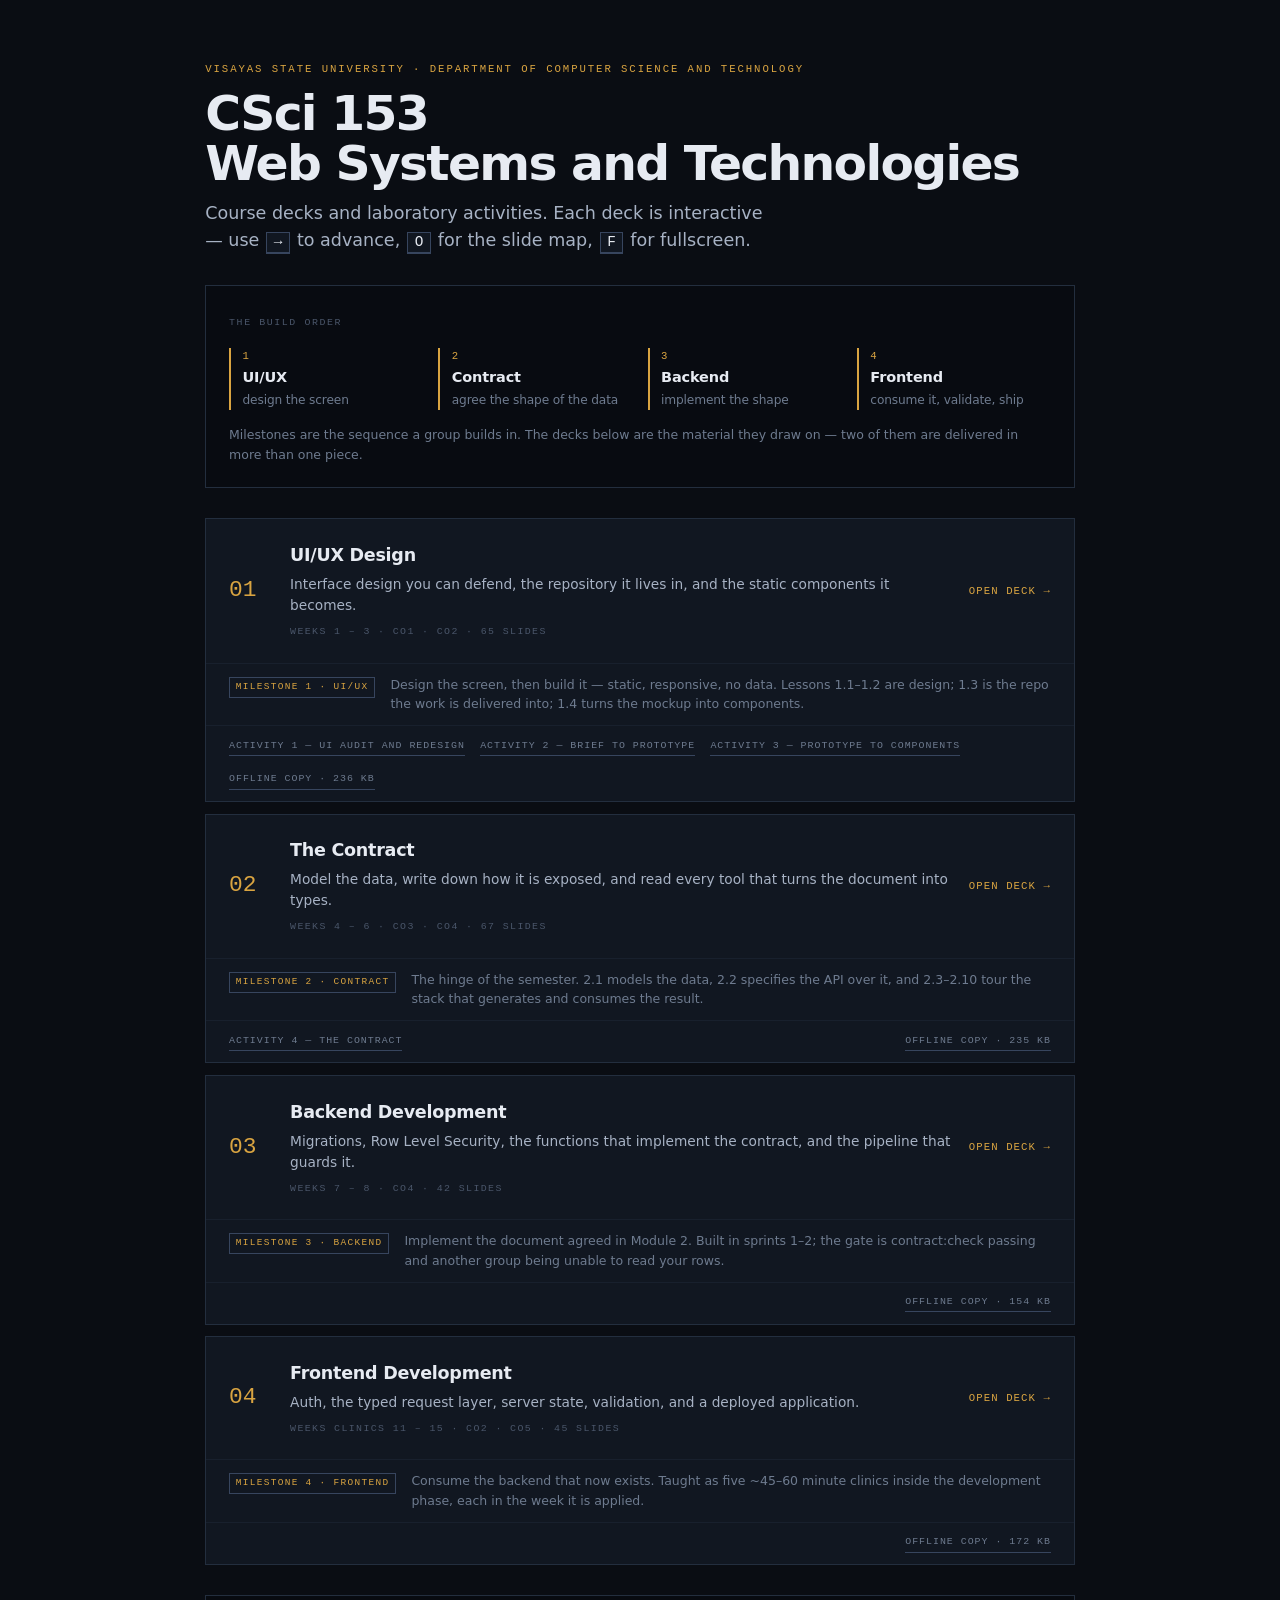
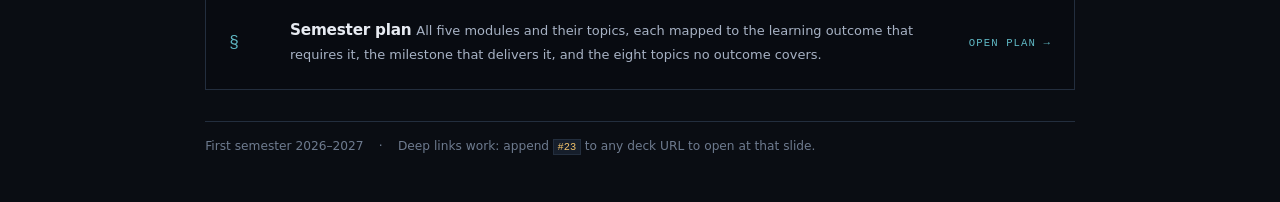
==== index.html @ e67f25a9 "refactor(decks)!: re-cut five modules into four milestone modules Each module is now a build milesto" ====
<!doctype html>
<html lang="en">
<head>
<meta charset="utf-8">
<meta name="viewport" content="width=device-width, initial-scale=1">
<title>CSci 153 — Web Systems and Technologies</title>
<meta name="description" content="Course decks and laboratory activities for CSci 153, Department of Computer Science and Technology, Visayas State University.">
<link rel="stylesheet" href="shared/deck.css">
<style>
  body { overflow: auto; }
  .page {
    max-width: 60rem; margin: 0 auto;
    padding: var(--s8) var(--s5) var(--s7);
    display: flex; flex-direction: column; gap: var(--s6);
  }
  .masthead { display: flex; flex-direction: column; gap: var(--s3); }
  .masthead h1 {
    font-size: clamp(2rem, 5vw, 3.2rem); line-height: 1.02;
    letter-spacing: -0.035em;
  }
  .mods { display: flex; flex-direction: column; gap: var(--s3); }
  .mod { border: 1px solid var(--line); background: var(--panel); }
  .mod__main {
    display: grid; grid-template-columns: 3rem 1fr auto;
    gap: var(--s4); align-items: center;
    padding: var(--s5); text-decoration: none; color: inherit;
    transition: background .15s var(--ease);
  }
  a.mod__main:hover { background: var(--panel-3); }
  a.mod__main:hover .mod__go { color: var(--accent-lit); }
  .mod__n {
    font-family: var(--mono); font-size: 1.5rem; color: var(--accent);
    font-variant-numeric: tabular-nums;
  }
  .mod__body { display: flex; flex-direction: column; gap: 0.3rem; }
  .mod__t { font-size: 1.15rem; font-weight: 600; letter-spacing: -0.015em; }
  .mod__s { font-size: 0.9rem; color: var(--text-2); }
  .mod__m {
    font-family: var(--mono); font-size: 0.65rem; letter-spacing: 0.14em;
    text-transform: uppercase; color: var(--text-4); margin-top: 0.2rem;
  }
  .mod__go {
    font-family: var(--mono); font-size: 0.7rem; letter-spacing: 0.1em;
    text-transform: uppercase; color: var(--accent); white-space: nowrap;
  }
  .spine { border: 1px solid var(--line); background: var(--sunk); padding: var(--s5); }
  .spine__h {
    font-family: var(--mono); font-size: 0.65rem; letter-spacing: 0.16em;
    text-transform: uppercase; color: var(--text-4);
  }
  .spine__l {
    display: grid; grid-template-columns: repeat(4, 1fr);
    gap: var(--s4); margin: var(--s4) 0 0; padding: 0; list-style: none;
  }
  .spine__l li {
    display: flex; flex-direction: column; gap: 0.15rem;
    border-left: 2px solid var(--accent); padding-left: var(--s3);
    font-size: 0.95rem; font-weight: 600; letter-spacing: -0.01em;
  }
  .spine__l b {
    font-family: var(--mono); font-size: 0.7rem; color: var(--accent);
    font-weight: 400; letter-spacing: 0.1em;
  }
  .spine__l span { font-size: 0.8rem; font-weight: 400; color: var(--text-3); }
  .spine__n { font-size: 0.82rem; color: var(--text-3); margin: var(--s4) 0 0; }
  @media (max-width: 40rem) { .spine__l { grid-template-columns: repeat(2, 1fr); } }
  .mod__go--soon { color: var(--text-4); }
  .mod--soon { opacity: 0.55; }
  .mod--soon .mod__n { color: var(--text-4); }
  .mod__ms-row {
    display: flex; align-items: baseline; gap: var(--s4); flex-wrap: wrap;
    border-top: 1px solid var(--line-soft); padding: var(--s3) var(--s5);
  }
  .mod__ms {
    font-family: var(--mono); font-size: 0.62rem; letter-spacing: 0.14em;
    text-transform: uppercase; color: var(--accent); white-space: nowrap;
    border: 1px solid var(--line-loud); padding: 0.25em 0.6em;
  }
  .mod__d { font-size: 0.82rem; color: var(--text-3); flex: 1; min-width: 14rem; }
  .mod__foot {
    display: flex; align-items: center; gap: var(--s4); flex-wrap: wrap;
    border-top: 1px solid var(--line-soft); padding: var(--s3) var(--s5);
  }
  .mod__foot .spacer { flex: 1; }
  .lab {
    font-family: var(--mono); font-size: 0.65rem; letter-spacing: 0.1em;
    text-transform: uppercase; color: var(--text-3); text-decoration: none;
    border-bottom: 1px solid var(--line-loud); padding-bottom: 2px;
  }
  .lab:hover { color: var(--text); border-color: var(--accent); }
  kbd {
    font-family: var(--mono); font-size: 0.82em; color: var(--text);
    border: 1px solid var(--line-loud); border-bottom-width: 2px;
    padding: 0.1em 0.45em; margin: 0 0.1em; background: var(--panel);
  }
  .foot {
    display: flex; gap: var(--s4); flex-wrap: wrap;
    border-top: 1px solid var(--line); padding-top: var(--s4);
    font-size: 0.8rem; color: var(--text-3);
  }
  .plan {
    display: grid; grid-template-columns: 3rem 1fr auto;
    gap: var(--s4); align-items: center;
    border: 1px solid var(--line); background: var(--sunk);
    padding: var(--s5); text-decoration: none; color: inherit;
    transition: background .15s var(--ease), border-color .15s var(--ease);
  }
  .plan:hover { background: var(--panel); border-color: var(--line-loud); }
  .plan:hover .plan__go { color: var(--accent-lit); }
  .plan__i {
    font-family: var(--mono); font-size: 1.1rem; color: var(--cyan);
  }
  .plan__t { font-size: 1rem; font-weight: 600; letter-spacing: -0.015em; }
  .plan__s { font-size: 0.85rem; color: var(--text-2); margin-top: 0.2rem; }
  .plan__go {
    font-family: var(--mono); font-size: 0.7rem; letter-spacing: 0.1em;
    text-transform: uppercase; color: var(--cyan); white-space: nowrap;
  }
  @media (max-width: 40rem) {
    .plan { grid-template-columns: 2.2rem 1fr; }
    .plan__go { grid-column: 2; }
  }
  @media (max-width: 40rem) {
    .mod__main { grid-template-columns: 2.2rem 1fr; }
    .mod__go { grid-column: 2; }
  }
</style>
</head>
<body>
  <div class="page">
    <header class="masthead">
      <span class="eyebrow eyebrow--plain">Visayas State University · Department of Computer Science and Technology</span>
      <h1>CSci 153<br>Web Systems and Technologies</h1>
      <p class="lede">Course decks and laboratory activities. Each deck is interactive —
        use <kbd>→</kbd> to advance, <kbd>O</kbd> for the slide map, <kbd>F</kbd> for fullscreen.</p>
    </header>

    <section class="spine">
      <span class="spine__h">The build order</span>
      <ol class="spine__l">
        <li><b>1</b> UI/UX<span>design the screen</span></li>
        <li><b>2</b> Contract<span>agree the shape of the data</span></li>
        <li><b>3</b> Backend<span>implement the shape</span></li>
        <li><b>4</b> Frontend<span>consume it, validate, ship</span></li>
      </ol>
      <p class="spine__n">Milestones are the sequence a group builds in. The decks below are
        the material they draw on — two of them are delivered in more than one piece.</p>
    </section>

    <main class="mods">
      <article class="mod">
        <a class="mod__main" href="module-1/">
          <span class="mod__n">01</span>
          <span class="mod__body">
            <span class="mod__t">UI/UX Design</span>
            <span class="mod__s">Interface design you can defend, the repository it lives in, and the static components it becomes.</span>
            <span class="mod__m">Weeks 1 – 3 · CO1 · CO2 · 65 slides</span>
          </span>
          <span class="mod__go">Open deck →</span>
        </a>
        <div class="mod__ms-row"><span class="mod__ms">Milestone 1 · UI/UX</span><p class="mod__d">Design the screen, then build it — static, responsive, no data. Lessons 1.1–1.2 are design; 1.3 is the repo the work is delivered into; 1.4 turns the mockup into components.</p></div>
        <div class="mod__foot">
          <a class="lab" href="module-1/lab/activity-1-ui-audit-and-redesign.md">Activity 1 — UI Audit and Redesign</a><a class="lab" href="module-1/lab/activity-2-brief-to-prototype.md">Activity 2 — Brief to Prototype</a><a class="lab" href="module-1/lab/activity-3-prototype-to-components.md">Activity 3 — Prototype to Components</a>
          <span class="spacer"></span>
          <a class="lab" href="module-1/module-1.standalone.html" download>Offline copy · 236 KB</a>
        </div>
      </article>
      <article class="mod">
        <a class="mod__main" href="module-2/">
          <span class="mod__n">02</span>
          <span class="mod__body">
            <span class="mod__t">The Contract</span>
            <span class="mod__s">Model the data, write down how it is exposed, and read every tool that turns the document into types.</span>
            <span class="mod__m">Weeks 4 – 6 · CO3 · CO4 · 67 slides</span>
          </span>
          <span class="mod__go">Open deck →</span>
        </a>
        <div class="mod__ms-row"><span class="mod__ms">Milestone 2 · Contract</span><p class="mod__d">The hinge of the semester. 2.1 models the data, 2.2 specifies the API over it, and 2.3–2.10 tour the stack that generates and consumes the result.</p></div>
        <div class="mod__foot">
          <a class="lab" href="module-2/lab/activity-4-the-contract.md">Activity 4 — The Contract</a>
          <span class="spacer"></span>
          <a class="lab" href="module-2/module-2.standalone.html" download>Offline copy · 235 KB</a>
        </div>
      </article>
      <article class="mod">
        <a class="mod__main" href="module-3/">
          <span class="mod__n">03</span>
          <span class="mod__body">
            <span class="mod__t">Backend Development</span>
            <span class="mod__s">Migrations, Row Level Security, the functions that implement the contract, and the pipeline that guards it.</span>
            <span class="mod__m">Weeks 7 – 8 · CO4 · 42 slides</span>
          </span>
          <span class="mod__go">Open deck →</span>
        </a>
        <div class="mod__ms-row"><span class="mod__ms">Milestone 3 · Backend</span><p class="mod__d">Implement the document agreed in Module 2. Built in sprints 1–2; the gate is contract:check passing and another group being unable to read your rows.</p></div>
        <div class="mod__foot">
          
          <span class="spacer"></span>
          <a class="lab" href="module-3/module-3.standalone.html" download>Offline copy · 154 KB</a>
        </div>
      </article>
      <article class="mod">
        <a class="mod__main" href="module-4/">
          <span class="mod__n">04</span>
          <span class="mod__body">
            <span class="mod__t">Frontend Development</span>
            <span class="mod__s">Auth, the typed request layer, server state, validation, and a deployed application.</span>
            <span class="mod__m">Weeks clinics 11 – 15 · CO2 · CO5 · 45 slides</span>
          </span>
          <span class="mod__go">Open deck →</span>
        </a>
        <div class="mod__ms-row"><span class="mod__ms">Milestone 4 · Frontend</span><p class="mod__d">Consume the backend that now exists. Taught as five ~45–60 minute clinics inside the development phase, each in the week it is applied.</p></div>
        <div class="mod__foot">
          
          <span class="spacer"></span>
          <a class="lab" href="module-4/module-4.standalone.html" download>Offline copy · 172 KB</a>
        </div>
      </article>
    </main>

    <a class="plan" href="plan/">
      <span class="plan__i">§</span>
      <span>
        <span class="plan__t">Semester plan</span>
        <span class="plan__s">All five modules and their topics, each mapped to the learning
          outcome that requires it, the milestone that delivers it, and the eight topics no
          outcome covers.</span>
      </span>
      <span class="plan__go">Open plan →</span>
    </a>

    <footer class="foot">
      <span>First semester 2026–2027</span>
      <span>·</span>
      <span>Deep links work: append <code>#23</code> to any deck URL to open at that slide.</span>
    </footer>
  </div>
</body>
</html>
---- shared/deck.css ----
/* ============================================================
   CSci 153 — Deck design system
   Shared by every module. Edit here, rebuild all decks.
   Visual world: a measuring instrument. Ink ground, brass and
   cyan signals, ruled edges, recessed panels.
   ============================================================ */

/* ---------- 1. Tokens ---------- */
:root {
  /* ground + surfaces (neutrals biased blue-violet, not pure grey) */
  --ground:     #0A0D13;
  --sunk:       #080B11;
  --panel:      #111721;
  --panel-2:    #161E2B;
  --panel-3:    #1C2635;

  /* rules */
  --line:       #232E3E;
  --line-soft:  #18202D;
  --line-loud:  #37455E;

  /* text */
  --text:       #E7EBF2;
  --text-2:     #A7B2C4;
  --text-3:     #6E7B8F;
  --text-4:     #4A566A;

  /* signals — brass = human craft, cyan = agentic */
  --brass:      #D9A441;
  --brass-lit:  #F0C069;
  --brass-dim:  #55421F;
  --brass-ink:  #1C1608;

  --cyan:       #5FB8C4;
  --cyan-lit:   #8FDDE7;
  --cyan-dim:   #1D444B;
  --cyan-ink:   #08171A;

  /* semantic — never the same job as the section accent */
  --pass:       #57B98A;
  --pass-dim:   #16351F;
  --fail:       #E0655A;
  --fail-dim:   #3A1A18;
  --warn:       #C99A5B;

  /* the active section accent; overridden per section below */
  --accent:     var(--brass);
  --accent-lit: var(--brass-lit);
  --accent-dim: var(--brass-dim);
  --accent-ink: var(--brass-ink);

  /* type */
  --mono: ui-monospace, "JetBrains Mono", "SFMono-Regular", "Cascadia Mono", Menlo, Consolas, monospace;
  --sans: system-ui, -apple-system, "Segoe UI", Roboto, "Helvetica Neue", Arial, sans-serif;

  /* rhythm — everything spatial comes off this 4pt base */
  --s1: 0.25rem; --s2: 0.5rem;  --s3: 0.75rem; --s4: 1rem;
  --s5: 1.5rem; --s6: 2rem;     --s7: 3rem;    --s8: 4rem;

  --rail-top: 3.25rem;
  --rail-bot: 3.5rem;
  --ruler: 1.75rem;

  --ease: cubic-bezier(.2, .7, .3, 1);
}

/* section accents ride on the deck element so the rails change too */
#deck[data-sec="1.2"] {
  --accent: var(--cyan); --accent-lit: var(--cyan-lit);
  --accent-dim: var(--cyan-dim); --accent-ink: var(--cyan-ink);
}
#deck[data-sec="lab"] {
  --accent: #E7EBF2; --accent-lit: #FFFFFF;
  --accent-dim: #2B3547; --accent-ink: #0A0D13;
}

/* ---------- 2. Base ---------- */
* { box-sizing: border-box; }

html {
  font-size: clamp(13px, 0.52vw + 8.6px, 19px);
  -webkit-text-size-adjust: 100%;
}

body {
  margin: 0;
  background: var(--ground);
  color: var(--text);
  font-family: var(--sans);
  line-height: 1.55;
  -webkit-font-smoothing: antialiased;
  overflow: hidden;
}

p { margin: 0; }
h1, h2, h3, h4 { margin: 0; font-weight: 600; text-wrap: balance; }
ul, ol { margin: 0; padding: 0; list-style: none; }
button { font: inherit; color: inherit; }
a { color: var(--accent); text-decoration-thickness: 1px; text-underline-offset: 3px; }

:focus-visible {
  outline: 2px solid var(--accent-lit);
  outline-offset: 2px;
  border-radius: 2px;
}

::selection { background: var(--accent); color: var(--accent-ink); }

/* ---------- 3. Deck chrome ---------- */
#deck {
  position: fixed;
  inset: 0;
  display: grid;
  grid-template-rows: var(--rail-top) 1fr var(--rail-bot);
}

.rail {
  display: flex;
  align-items: center;
  gap: var(--s4);
  padding: 0 var(--s5);
  font-family: var(--mono);
  font-size: 0.7rem;
  letter-spacing: 0.14em;
  text-transform: uppercase;
  color: var(--text-3);
  background: var(--sunk);
  z-index: 5;
}
.rail--top { border-bottom: 1px solid var(--line); }
.rail--bot { border-top: 1px solid var(--line); }

.rail__mark {
  display: flex;
  align-items: center;
  gap: var(--s2);
  color: var(--accent);
  transition: color .3s var(--ease);
}
.rail__dot {
  width: 0.5rem; height: 0.5rem;
  background: var(--accent);
  clip-path: polygon(50% 0, 100% 50%, 50% 100%, 0 50%);
}
.rail__course { color: var(--text-2); }
.rail__sep { color: var(--line-loud); }
.rail__spacer { flex: 1; }
.rail__count { color: var(--text-2); font-variant-numeric: tabular-nums; }
.rail__count b { color: var(--text); font-weight: 600; }

/* progress ticks — one per slide, grouped and colored by section */
.ticks {
  display: flex;
  align-items: flex-end;
  gap: 2px;
  flex: 1;
  height: 1.25rem;
}
.tick {
  flex: 1;
  height: 0.35rem;
  min-width: 2px;
  background: var(--line);
  border: 0;
  padding: 0;
  cursor: pointer;
  transition: height .18s var(--ease), background .18s var(--ease);
}
.tick[data-sec="1.1"] { background: var(--brass-dim); }
.tick[data-sec="1.2"] { background: var(--cyan-dim); }
.tick[data-sec="lab"] { background: #2B3547; }
.tick.is-done { opacity: 1; }
.tick.is-done[data-sec="1.1"] { background: #8B6B2E; }
.tick.is-done[data-sec="1.2"] { background: #2F717C; }
.tick.is-done[data-sec="lab"] { background: #566277; }
.tick.is-now {
  height: 1.25rem;
  background: var(--accent);
}
.tick:hover { height: 0.85rem; }

.nav {
  display: flex;
  gap: var(--s1);
}
.nav__btn {
  width: 2rem; height: 2rem;
  display: grid; place-items: center;
  background: var(--panel);
  border: 1px solid var(--line);
  color: var(--text-2);
  cursor: pointer;
  transition: background .15s var(--ease), color .15s var(--ease), border-color .15s var(--ease);
}
.nav__btn:hover { background: var(--panel-3); color: var(--text); border-color: var(--line-loud); }
.nav__btn[disabled] { opacity: 0.3; cursor: default; }
.nav__btn svg { width: 0.85rem; height: 0.85rem; }

.hint { color: var(--text-4); font-size: 0.65rem; }
.hint kbd {
  font: inherit;
  color: var(--text-3);
  border: 1px solid var(--line);
  border-bottom-width: 2px;
  padding: 0.1em 0.4em;
  margin: 0 0.1em;
  background: var(--panel);
}

/* ---------- 4. Stage + ruler ---------- */
#stage {
  position: relative;
  overflow: hidden;
  background:
    radial-gradient(120% 80% at 50% -20%, #121A26 0%, transparent 60%),
    var(--ground);
}

/* the measuring edge */
#stage::before {
  content: "";
  position: absolute;
  inset: 0 auto 0 0;
  width: var(--ruler);
  background:
    repeating-linear-gradient(to bottom,
      var(--line) 0 1px, transparent 1px 0.5rem),
    var(--sunk);
  border-right: 1px solid var(--line);
  z-index: 2;
  pointer-events: none;
}
#stage::after {
  content: "";
  position: absolute;
  left: 0; top: 0;
  width: var(--ruler);
  height: 100%;
  background: linear-gradient(to bottom, var(--accent) 0 var(--ruler), transparent var(--ruler));
  opacity: 0.9;
  z-index: 3;
  pointer-events: none;
  transform: translateY(var(--ruler-pos, 0px));
  transition: transform .45s var(--ease), background .3s var(--ease);
}

/* ---------- 5. Slides ---------- */
.slide {
  position: absolute;
  inset: 0;
  display: none;
  flex-direction: column;
  /* `safe` keeps tall slides from being clipped at the top edge when they
     overflow — plain `center` makes the overflow unreachable in a scroller */
  justify-content: center;
  justify-content: safe center;
  gap: var(--s5);
  padding: var(--s6) var(--s7) var(--s6) calc(var(--ruler) + var(--s7));
  overflow-y: auto;
  overscroll-behavior: contain;
}
.slide.is-active { display: flex; }
.slide.is-active > * { animation: rise .38s var(--ease) both; }
.slide.is-active > *:nth-child(2) { animation-delay: .04s; }
.slide.is-active > *:nth-child(3) { animation-delay: .08s; }
.slide.is-active > *:nth-child(4) { animation-delay: .12s; }

@keyframes rise {
  from { opacity: 0; transform: translateY(0.6rem); }
  to   { opacity: 1; transform: none; }
}

.slide--wide { padding-left: calc(var(--ruler) + var(--s5)); padding-right: var(--s5); }
.slide--center { align-items: center; text-align: center; justify-content: safe center; }

.slide > * { max-width: 78rem; width: 100%; margin-inline: auto; }
.slide--wide > * { max-width: 92rem; }

/* ---------- 6. Type ---------- */
.eyebrow {
  font-family: var(--mono);
  font-size: 0.7rem;
  letter-spacing: 0.18em;
  text-transform: uppercase;
  color: var(--accent);
  display: flex;
  align-items: center;
  gap: var(--s3);
}
.eyebrow::after {
  content: "";
  flex: 1;
  height: 1px;
  background: linear-gradient(to right, var(--line-loud), transparent);
}
.eyebrow--plain::after { display: none; }

.h1 { font-size: clamp(2rem, 4.4vw, 3.6rem); line-height: 1.02; letter-spacing: -0.035em; }
.h2 { font-size: clamp(1.5rem, 2.6vw, 2.2rem); line-height: 1.1; letter-spacing: -0.025em; }
.h3 { font-size: 1.15rem; letter-spacing: -0.012em; }
.h4 { font-size: 0.95rem; letter-spacing: -0.005em; }

.lede { font-size: 1.15rem; color: var(--text-2); max-width: 52ch; }
.body { color: var(--text-2); max-width: 62ch; }
.small { font-size: 0.85rem; color: var(--text-3); }
.mono { font-family: var(--mono); }
.num { font-family: var(--mono); font-variant-numeric: tabular-nums; }
.hl { color: var(--accent-lit); }
.dim { color: var(--text-3); }

/* ---------- 7. Panels + primitives ---------- */
.panel {
  background: var(--panel);
  border: 1px solid var(--line);
  padding: var(--s5);
  display: flex;
  flex-direction: column;
  gap: var(--s4);
}
.panel--sunk { background: var(--sunk); }
.panel--flush { padding: 0; overflow: hidden; }
.panel__head {
  display: flex;
  align-items: center;
  gap: var(--s3);
  font-family: var(--mono);
  font-size: 0.68rem;
  letter-spacing: 0.14em;
  text-transform: uppercase;
  color: var(--text-3);
  border-bottom: 1px solid var(--line);
  padding-bottom: var(--s3);
}
.panel__head .spacer { flex: 1; }

.grid { display: grid; gap: var(--s4); }
.grid--2 { grid-template-columns: repeat(2, 1fr); }
.grid--3 { grid-template-columns: repeat(3, 1fr); }
.grid--4 { grid-template-columns: repeat(4, 1fr); }
.grid--sidebar { grid-template-columns: 1fr 1.35fr; align-items: start; }
.grid--rsidebar { grid-template-columns: 1.35fr 1fr; align-items: start; }
.row { display: flex; gap: var(--s4); align-items: center; flex-wrap: wrap; }
.col { display: flex; flex-direction: column; gap: var(--s4); }
.col--tight { gap: var(--s2); }

@media (max-width: 60rem) {
  .grid--2, .grid--3, .grid--4, .grid--sidebar, .grid--rsidebar { grid-template-columns: 1fr; }
}

.card {
  background: var(--panel);
  border: 1px solid var(--line);
  padding: var(--s4);
  display: flex;
  flex-direction: column;
  gap: var(--s2);
}
.card__k {
  font-family: var(--mono);
  font-size: 0.65rem;
  letter-spacing: 0.16em;
  text-transform: uppercase;
  color: var(--accent);
}
.card__t { font-size: 1rem; font-weight: 600; }
.card__b { font-size: 0.85rem; color: var(--text-2); }

/* numbered items — only where order is real information */
.steps { display: flex; flex-direction: column; gap: var(--s3); counter-reset: step; }
.step {
  display: grid;
  grid-template-columns: 2rem 1fr;
  gap: var(--s3);
  align-items: baseline;
  padding-bottom: var(--s3);
  border-bottom: 1px solid var(--line-soft);
}
.step:last-child { border-bottom: 0; padding-bottom: 0; }
.step::before {
  counter-increment: step;
  content: counter(step, decimal-leading-zero);
  font-family: var(--mono);
  font-size: 0.72rem;
  color: var(--accent);
  font-variant-numeric: tabular-nums;
}
.step__t { font-weight: 600; font-size: 0.95rem; }
.step__b { color: var(--text-2); font-size: 0.85rem; }

/* unordered facts get a rule, not a number */
.list { display: flex; flex-direction: column; gap: var(--s3); }
/* marker is positioned, not a grid cell — so an <li> can hold any mix of
   inline content (<b>, <code>, plain text) without fragmenting */
.list > li {
  position: relative;
  padding-left: 1.5rem;
  color: var(--text-2);
  font-size: 0.92rem;
}
.list > li::before {
  content: "";
  position: absolute;
  left: 0;
  top: 0.72em;
  width: 0.75rem; height: 1px;
  background: var(--accent);
}
.list--check > li::before,
.list--cross > li::before {
  top: 0;
  width: auto; height: auto; background: none;
  font-family: var(--mono); font-size: 0.8rem; line-height: 1.75;
}
.list--check > li::before { content: "✓"; color: var(--pass); }
.list--cross > li::before { content: "✕"; color: var(--fail); }
.list b, .list strong { color: var(--text); font-weight: 600; }

.chip {
  display: inline-flex;
  align-items: center;
  gap: var(--s2);
  font-family: var(--mono);
  font-size: 0.65rem;
  letter-spacing: 0.12em;
  text-transform: uppercase;
  padding: 0.25rem 0.55rem;
  border: 1px solid var(--line-loud);
  color: var(--text-2);
  background: var(--panel-2);
}
.chip--accent { border-color: var(--accent-dim); color: var(--accent); background: color-mix(in oklab, var(--accent) 10%, transparent); }
.chip--pass { border-color: #2C5C43; color: var(--pass); background: #10221A; }
.chip--fail { border-color: #6B2E2A; color: var(--fail); background: #24110F; }

.callout {
  border-left: 2px solid var(--accent);
  background: linear-gradient(to right, color-mix(in oklab, var(--accent) 8%, transparent), transparent 60%);
  padding: var(--s3) var(--s4);
  color: var(--text-2);
  font-size: 0.92rem;
}
.callout b { color: var(--text); }

.rule { height: 1px; background: var(--line); border: 0; margin: 0; }

/* code */
pre, code, .code {
  font-family: var(--mono);
  font-size: 0.78rem;
  line-height: 1.65;
}
pre {
  margin: 0;
  background: var(--sunk);
  border: 1px solid var(--line);
  padding: var(--s4);
  overflow-x: auto;
  color: var(--text-2);
  tab-size: 2;
}
pre b { color: var(--accent-lit); font-weight: 400; }
pre i { color: var(--text-4); font-style: normal; }
pre u { color: var(--pass); text-decoration: none; }
code:not(pre code) {
  background: var(--panel-2);
  border: 1px solid var(--line);
  padding: 0.08em 0.35em;
  color: var(--accent-lit);
  font-size: 0.85em;
}

/* tables */
table { width: 100%; border-collapse: collapse; font-size: 0.85rem; }
th, td { text-align: left; padding: var(--s3); border-bottom: 1px solid var(--line); vertical-align: top; }
th {
  font-family: var(--mono);
  font-size: 0.65rem;
  letter-spacing: 0.14em;
  text-transform: uppercase;
  color: var(--text-3);
  font-weight: 400;
  background: var(--sunk);
}
td { color: var(--text-2); }
td b { color: var(--text); }
tr:last-child td { border-bottom: 0; }
.table-wrap { overflow-x: auto; border: 1px solid var(--line); }

/* comparison columns */
.compare { display: grid; grid-template-columns: 1fr 1fr; gap: var(--s4); }
.compare__side { border: 1px solid var(--line); background: var(--panel); display: flex; flex-direction: column; }
.compare__head {
  font-family: var(--mono); font-size: 0.65rem; letter-spacing: 0.14em; text-transform: uppercase;
  padding: var(--s3) var(--s4); border-bottom: 1px solid var(--line);
  display: flex; align-items: center; gap: var(--s2);
}
.compare__side--bad .compare__head { color: var(--fail); background: #1B1113; }
.compare__side--good .compare__head { color: var(--pass); background: #0F1A17; }
.compare__body { padding: var(--s4); display: flex; flex-direction: column; gap: var(--s3); font-size: 0.88rem; color: var(--text-2); flex: 1; }
@media (max-width: 60rem) { .compare { grid-template-columns: 1fr; } }

/* ---------- 8. Controls (shared by widgets) ---------- */
.ctl {
  display: flex; flex-direction: column; gap: var(--s2);
}
.ctl__label {
  font-family: var(--mono); font-size: 0.62rem; letter-spacing: 0.14em;
  text-transform: uppercase; color: var(--text-3);
  display: flex; justify-content: space-between; align-items: baseline; gap: var(--s3);
}
.ctl__val { color: var(--accent); font-variant-numeric: tabular-nums; }

.seg { display: flex; border: 1px solid var(--line); background: var(--sunk); }
.seg button {
  flex: 1;
  background: none; border: 0;
  padding: 0.4rem 0.6rem;
  font-family: var(--mono); font-size: 0.68rem; letter-spacing: 0.08em;
  color: var(--text-3); cursor: pointer;
  border-right: 1px solid var(--line);
  transition: background .15s var(--ease), color .15s var(--ease);
  white-space: nowrap;
}
.seg button:last-child { border-right: 0; }
.seg button:hover { color: var(--text); background: var(--panel-2); }
.seg button[aria-pressed="true"] { background: var(--accent); color: var(--accent-ink); font-weight: 600; }

input[type="range"] {
  -webkit-appearance: none; appearance: none;
  width: 100%; height: 1.25rem; background: none; cursor: pointer;
}
input[type="range"]::-webkit-slider-runnable-track {
  height: 2px; background: var(--line-loud);
}
input[type="range"]::-moz-range-track { height: 2px; background: var(--line-loud); }
input[type="range"]::-webkit-slider-thumb {
  -webkit-appearance: none; appearance: none;
  width: 0.85rem; height: 0.85rem; margin-top: -0.4rem;
  background: var(--accent); border: 0;
  clip-path: polygon(50% 0, 100% 50%, 50% 100%, 0 50%);
}
input[type="range"]::-moz-range-thumb {
  width: 0.85rem; height: 0.85rem; border: 0; border-radius: 0;
  background: var(--accent);
  clip-path: polygon(50% 0, 100% 50%, 50% 100%, 0 50%);
}

input[type="color"] {
  -webkit-appearance: none; appearance: none;
  width: 2.5rem; height: 2rem; padding: 0;
  background: none; border: 1px solid var(--line-loud); cursor: pointer;
}
input[type="color"]::-webkit-color-swatch-wrapper { padding: 2px; }
input[type="color"]::-webkit-color-swatch { border: 0; }

input[type="text"], select, textarea {
  background: var(--sunk);
  border: 1px solid var(--line);
  color: var(--text);
  font-family: var(--mono);
  font-size: 0.78rem;
  padding: 0.4rem 0.55rem;
  width: 100%;
}
select { cursor: pointer; }

.switch {
  display: inline-flex; align-items: center; gap: var(--s3);
  font-family: var(--mono); font-size: 0.68rem; letter-spacing: 0.1em;
  text-transform: uppercase; color: var(--text-3); cursor: pointer;
}
.switch input { position: absolute; opacity: 0; pointer-events: none; }
.switch__track {
  width: 2.4rem; height: 1.1rem; background: var(--sunk);
  border: 1px solid var(--line-loud); position: relative;
  transition: background .18s var(--ease), border-color .18s var(--ease);
}
.switch__track::after {
  content: ""; position: absolute; inset: 2px auto 2px 2px;
  width: 0.85rem; background: var(--text-3);
  transition: transform .18s var(--ease), background .18s var(--ease);
}
.switch input:checked + .switch__track { border-color: var(--accent); background: color-mix(in oklab, var(--accent) 18%, transparent); }
.switch input:checked + .switch__track::after { transform: translateX(1.2rem); background: var(--accent); }
.switch input:focus-visible + .switch__track { outline: 2px solid var(--accent-lit); outline-offset: 2px; }

.btn {
  background: var(--panel-2);
  border: 1px solid var(--line-loud);
  color: var(--text);
  font-family: var(--mono); font-size: 0.7rem; letter-spacing: 0.1em; text-transform: uppercase;
  padding: 0.45rem 0.8rem; cursor: pointer;
  transition: background .15s var(--ease), border-color .15s var(--ease), color .15s var(--ease);
}
.btn:hover { background: var(--panel-3); border-color: var(--accent); color: var(--accent-lit); }
.btn--primary { background: var(--accent); border-color: var(--accent); color: var(--accent-ink); font-weight: 600; }
.btn--primary:hover { background: var(--accent-lit); border-color: var(--accent-lit); color: var(--accent-ink); }
.btn--ghost { background: none; border-color: var(--line); color: var(--text-3); }

.meter {
  height: 0.4rem; background: var(--sunk); border: 1px solid var(--line);
  position: relative; overflow: hidden;
}
.meter__fill {
  position: absolute; inset: 0 auto 0 0; width: 0%;
  background: var(--accent);
  transition: width .3s var(--ease), background .3s var(--ease);
}

/* ---------- 9. Generic widgets (data-widget) ---------- */
/* before/after toggle */
.ba__stage { display: grid; gap: var(--s4); grid-template-columns: 1fr; }
.ba__pane { display: none; }
.ba__pane.is-on { display: block; animation: rise .3s var(--ease) both; }

/* stepper */
.stepper { display: flex; flex-direction: column; gap: var(--s4); }
.stepper__track { display: flex; align-items: stretch; gap: 0; border: 1px solid var(--line); background: var(--sunk); }
.stepper__btn {
  flex: 1; background: none; border: 0; border-right: 1px solid var(--line);
  padding: var(--s3) var(--s2); cursor: pointer; text-align: left;
  display: flex; flex-direction: column; gap: 0.15rem;
  transition: background .15s var(--ease);
}
.stepper__btn:last-child { border-right: 0; }
.stepper__btn:hover { background: var(--panel); }
.stepper__n { font-family: var(--mono); font-size: 0.6rem; color: var(--text-4); letter-spacing: 0.14em; }
.stepper__l { font-size: 0.85rem; font-weight: 600; color: var(--text-3); }
.stepper__btn[aria-selected="true"] { background: var(--panel-2); box-shadow: inset 0 2px 0 var(--accent); }
.stepper__btn[aria-selected="true"] .stepper__l { color: var(--text); }
.stepper__btn[aria-selected="true"] .stepper__n { color: var(--accent); }
.stepper__panel { display: none; }
.stepper__panel.is-on { display: grid; gap: var(--s4); animation: rise .3s var(--ease) both; }

/* quiz */
.quiz { display: flex; flex-direction: column; gap: var(--s4); }
.quiz__q { font-size: 1.05rem; font-weight: 600; }
.quiz__scenario {
  background: var(--sunk); border: 1px solid var(--line);
  border-left: 2px solid var(--accent);
  padding: var(--s4); font-size: 0.92rem; color: var(--text-2);
}
.quiz__opts { display: grid; gap: var(--s2); }
.quiz__opt {
  text-align: left; background: var(--panel); border: 1px solid var(--line);
  padding: var(--s3) var(--s4); cursor: pointer; font-size: 0.9rem;
  display: grid; grid-template-columns: 1.5rem 1fr; gap: var(--s3); align-items: baseline;
  transition: background .15s var(--ease), border-color .15s var(--ease);
}
.quiz__opt span:first-child { font-family: var(--mono); font-size: 0.7rem; color: var(--text-4); }
.quiz__opt:hover:not(:disabled) { background: var(--panel-3); border-color: var(--line-loud); }
.quiz__opt.is-right { border-color: var(--pass); background: #0F1A17; }
.quiz__opt.is-right span:first-child { color: var(--pass); }
.quiz__opt.is-wrong { border-color: var(--fail); background: #1B1113; }
.quiz__opt.is-wrong span:first-child { color: var(--fail); }
.quiz__opt:disabled { cursor: default; }
.quiz__why {
  display: none; font-size: 0.88rem; color: var(--text-2);
  border-left: 2px solid var(--line-loud); padding-left: var(--s4);
}
.quiz__why.is-on { display: block; animation: rise .3s var(--ease) both; }
.quiz__foot { display: flex; align-items: center; gap: var(--s4); }
.quiz__score { font-family: var(--mono); font-size: 0.72rem; letter-spacing: 0.12em; color: var(--text-3); font-variant-numeric: tabular-nums; }
.quiz__score b { color: var(--accent); }

/* checklist */
.check { display: grid; gap: var(--s2); }
.check__item {
  display: grid; grid-template-columns: auto 1fr; gap: var(--s3);
  align-items: start; padding: var(--s3);
  border: 1px solid var(--line); background: var(--panel);
  cursor: pointer; font-size: 0.88rem;
  transition: background .15s var(--ease), border-color .15s var(--ease);
}
.check__item:hover { background: var(--panel-3); }
.check__item input { position: absolute; opacity: 0; pointer-events: none; }
.check__box {
  width: 1rem; height: 1rem; border: 1px solid var(--line-loud);
  display: grid; place-items: center; margin-top: 0.15rem;
  font-family: var(--mono); font-size: 0.7rem; color: transparent;
  transition: background .15s var(--ease), border-color .15s var(--ease), color .15s var(--ease);
}
.check__item input:checked ~ .check__box { background: var(--pass); border-color: var(--pass); color: #08130D; }
.check__item input:checked ~ .check__txt { color: var(--text); }
.check__item:has(input:checked) { border-color: #2C5C43; }
.check__item input:focus-visible ~ .check__box { outline: 2px solid var(--accent-lit); outline-offset: 2px; }
.check__txt { color: var(--text-2); }
.check__txt b { color: var(--text); display: block; font-weight: 600; }
.check__verdict {
  display: flex; align-items: center; gap: var(--s3);
  font-family: var(--mono); font-size: 0.72rem; letter-spacing: 0.12em; text-transform: uppercase;
}

/* ---------- 10. Overlays ---------- */
.overlay {
  position: fixed; inset: 0; z-index: 20;
  background: color-mix(in oklab, var(--sunk) 92%, transparent);
  backdrop-filter: blur(3px);
  display: flex; flex-direction: column;
  padding: var(--s6);
  gap: var(--s5);
  overflow-y: auto;
}
.overlay[hidden] { display: none; }
.overlay__head {
  display: flex; align-items: baseline; gap: var(--s4);
  font-family: var(--mono); font-size: 0.7rem; letter-spacing: 0.16em; text-transform: uppercase;
  color: var(--text-3); border-bottom: 1px solid var(--line); padding-bottom: var(--s3);
}
.overlay__head b { color: var(--text); }
.overlay__head .spacer { flex: 1; }

.map { display: grid; gap: var(--s5); }
.map__sec { display: flex; flex-direction: column; gap: var(--s3); }
.map__sech {
  font-family: var(--mono); font-size: 0.65rem; letter-spacing: 0.16em; text-transform: uppercase;
  display: flex; align-items: center; gap: var(--s3);
}
.map__sech::after { content: ""; flex: 1; height: 1px; background: var(--line); }
.map__grid { display: grid; grid-template-columns: repeat(auto-fill, minmax(11rem, 1fr)); gap: var(--s2); }
.map__item {
  text-align: left; background: var(--panel); border: 1px solid var(--line);
  padding: var(--s3); cursor: pointer; display: flex; flex-direction: column; gap: 0.2rem;
  transition: background .15s var(--ease), border-color .15s var(--ease);
}
.map__item:hover { background: var(--panel-3); border-color: var(--line-loud); }
.map__item.is-now { border-color: var(--accent); }
.map__n { font-family: var(--mono); font-size: 0.6rem; color: var(--text-4); font-variant-numeric: tabular-nums; }
.map__t { font-size: 0.82rem; color: var(--text-2); line-height: 1.3; }
.map__item.is-now .map__t { color: var(--text); }

.keys { display: grid; grid-template-columns: repeat(auto-fill, minmax(14rem, 1fr)); gap: var(--s3); }
.keys__row { display: flex; align-items: center; gap: var(--s3); font-size: 0.85rem; color: var(--text-2); }
.keys__k {
  font-family: var(--mono); font-size: 0.7rem; color: var(--text);
  border: 1px solid var(--line-loud); border-bottom-width: 2px;
  padding: 0.15em 0.45em; background: var(--panel); min-width: 2rem; text-align: center;
}

/* ---------- 11. Motion + print ---------- */
@media (prefers-reduced-motion: reduce) {
  *, *::before, *::after {
    animation-duration: 0.01ms !important;
    animation-iteration-count: 1 !important;
    transition-duration: 0.01ms !important;
  }
}

@media print {
  body { overflow: visible; background: #fff; }
  #deck { position: static; display: block; }
  .rail, #overview, #help, .hint, .nav { display: none !important; }
  #stage { overflow: visible; background: #fff; }
  #stage::before, #stage::after { display: none; }
  .slide {
    position: static; display: flex !important; break-after: page;
    min-height: 9in; color: #111; padding: 0.5in;
  }
  .panel, .card, pre, .quiz__opt { background: #fff; border-color: #bbb; }
  .h1, .h2, .h3, .card__t, .step__t { color: #111; }
  .body, .lede, td, .list > li, .card__b { color: #333; }
}
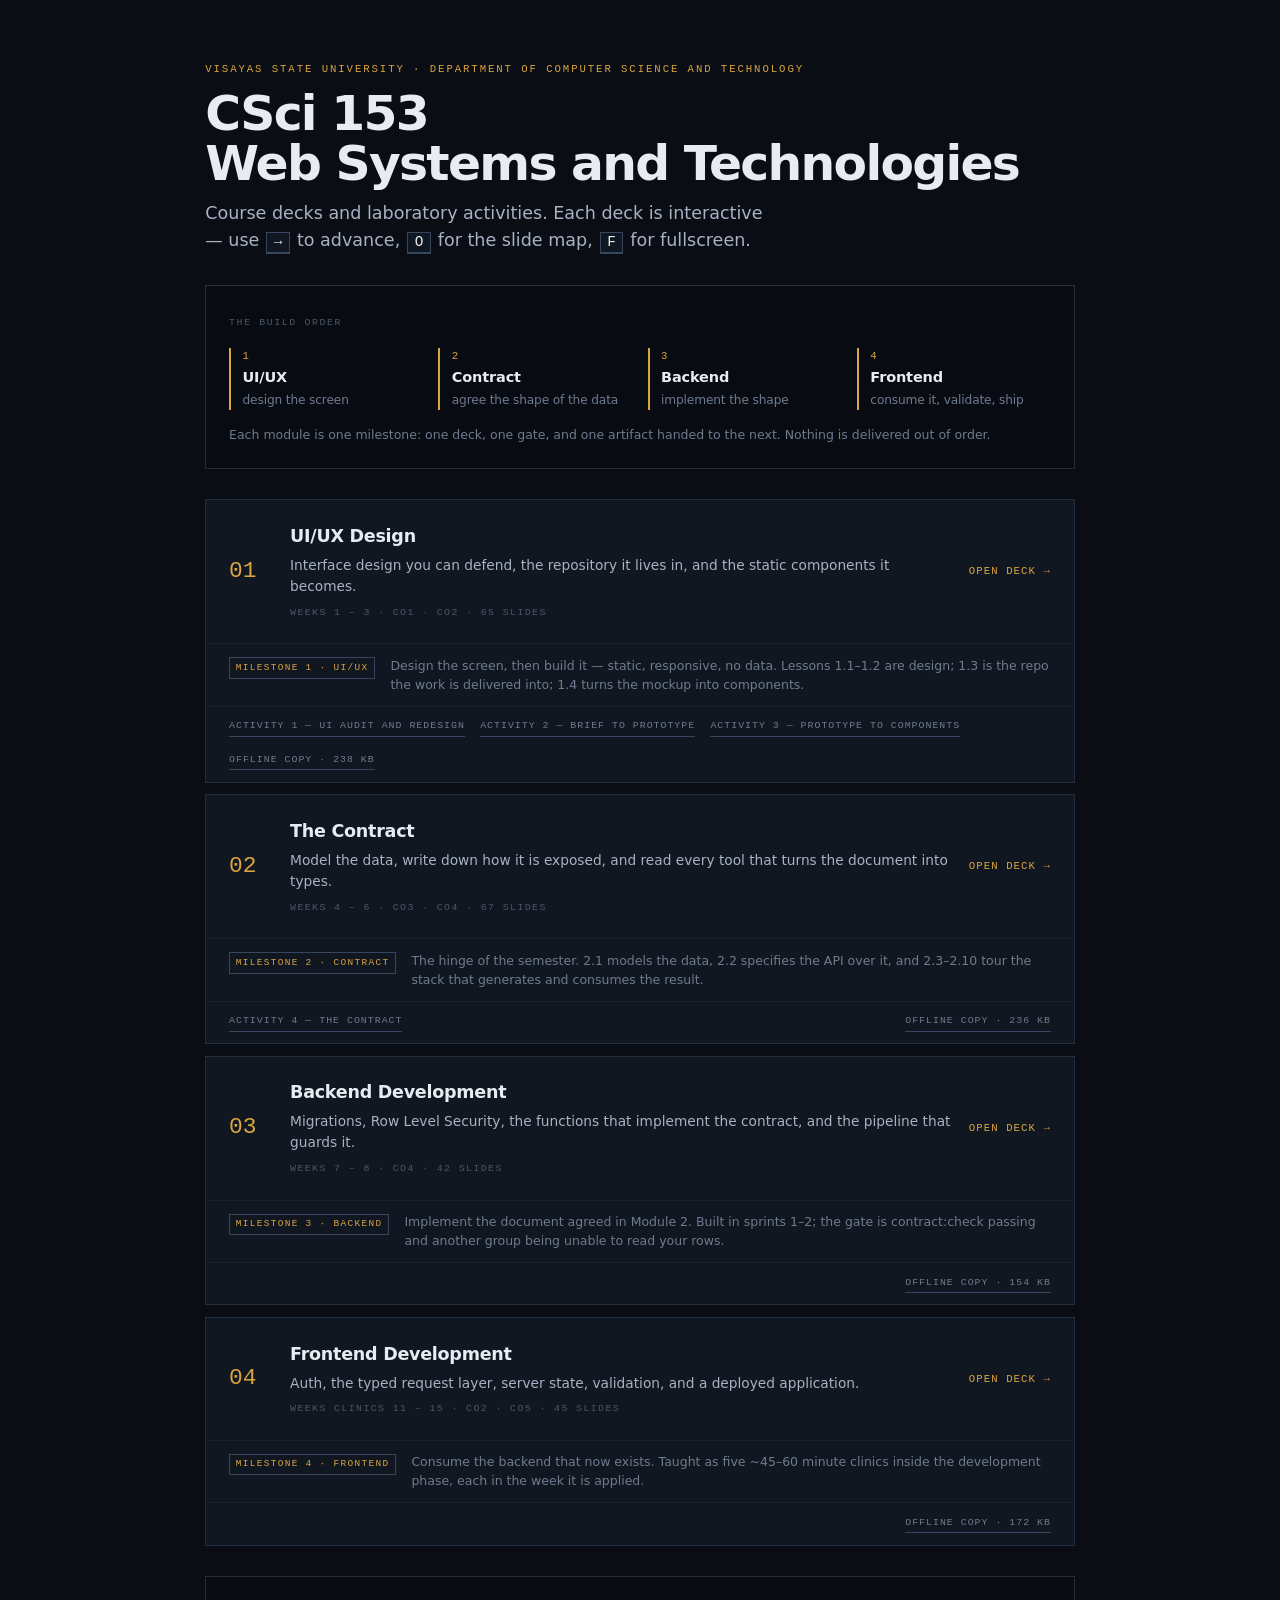
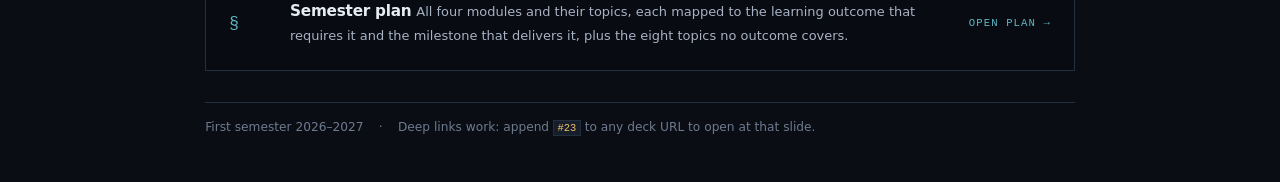
==== commit 57798f52: "fix(decks): make each deck a complete HTML document Opening a deck through VS Code Live Server showe" ====
--- a/index.html
+++ b/index.html
@@ -143,13 +143,13 @@
         <li><b>3</b> Backend<span>implement the shape</span></li>
         <li><b>4</b> Frontend<span>consume it, validate, ship</span></li>
       </ol>
-      <p class="spine__n">Milestones are the sequence a group builds in. The decks below are
-        the material they draw on — two of them are delivered in more than one piece.</p>
+      <p class="spine__n">Each module is one milestone: one deck, one gate, and one artifact
+        handed to the next. Nothing is delivered out of order.</p>
     </section>
 
     <main class="mods">
       <article class="mod">
-        <a class="mod__main" href="module-1/">
+        <a class="mod__main" href="module-1/index.html">
           <span class="mod__n">01</span>
           <span class="mod__body">
             <span class="mod__t">UI/UX Design</span>
@@ -162,11 +162,11 @@
         <div class="mod__foot">
           <a class="lab" href="module-1/lab/activity-1-ui-audit-and-redesign.md">Activity 1 — UI Audit and Redesign</a><a class="lab" href="module-1/lab/activity-2-brief-to-prototype.md">Activity 2 — Brief to Prototype</a><a class="lab" href="module-1/lab/activity-3-prototype-to-components.md">Activity 3 — Prototype to Components</a>
           <span class="spacer"></span>
-          <a class="lab" href="module-1/module-1.standalone.html" download>Offline copy · 236 KB</a>
-        </div>
-      </article>
-      <article class="mod">
-        <a class="mod__main" href="module-2/">
+          <a class="lab" href="module-1/module-1.standalone.html" download>Offline copy · 238 KB</a>
+        </div>
+      </article>
+      <article class="mod">
+        <a class="mod__main" href="module-2/index.html">
           <span class="mod__n">02</span>
           <span class="mod__body">
             <span class="mod__t">The Contract</span>
@@ -179,11 +179,11 @@
         <div class="mod__foot">
           <a class="lab" href="module-2/lab/activity-4-the-contract.md">Activity 4 — The Contract</a>
           <span class="spacer"></span>
-          <a class="lab" href="module-2/module-2.standalone.html" download>Offline copy · 235 KB</a>
-        </div>
-      </article>
-      <article class="mod">
-        <a class="mod__main" href="module-3/">
+          <a class="lab" href="module-2/module-2.standalone.html" download>Offline copy · 236 KB</a>
+        </div>
+      </article>
+      <article class="mod">
+        <a class="mod__main" href="module-3/index.html">
           <span class="mod__n">03</span>
           <span class="mod__body">
             <span class="mod__t">Backend Development</span>
@@ -200,7 +200,7 @@
         </div>
       </article>
       <article class="mod">
-        <a class="mod__main" href="module-4/">
+        <a class="mod__main" href="module-4/index.html">
           <span class="mod__n">04</span>
           <span class="mod__body">
             <span class="mod__t">Frontend Development</span>
@@ -218,12 +218,12 @@
       </article>
     </main>
 
-    <a class="plan" href="plan/">
+    <a class="plan" href="plan/index.html">
       <span class="plan__i">§</span>
       <span>
         <span class="plan__t">Semester plan</span>
-        <span class="plan__s">All five modules and their topics, each mapped to the learning
-          outcome that requires it, the milestone that delivers it, and the eight topics no
+        <span class="plan__s">All four modules and their topics, each mapped to the learning
+          outcome that requires it and the milestone that delivers it, plus the eight topics no
           outcome covers.</span>
       </span>
       <span class="plan__go">Open plan →</span>
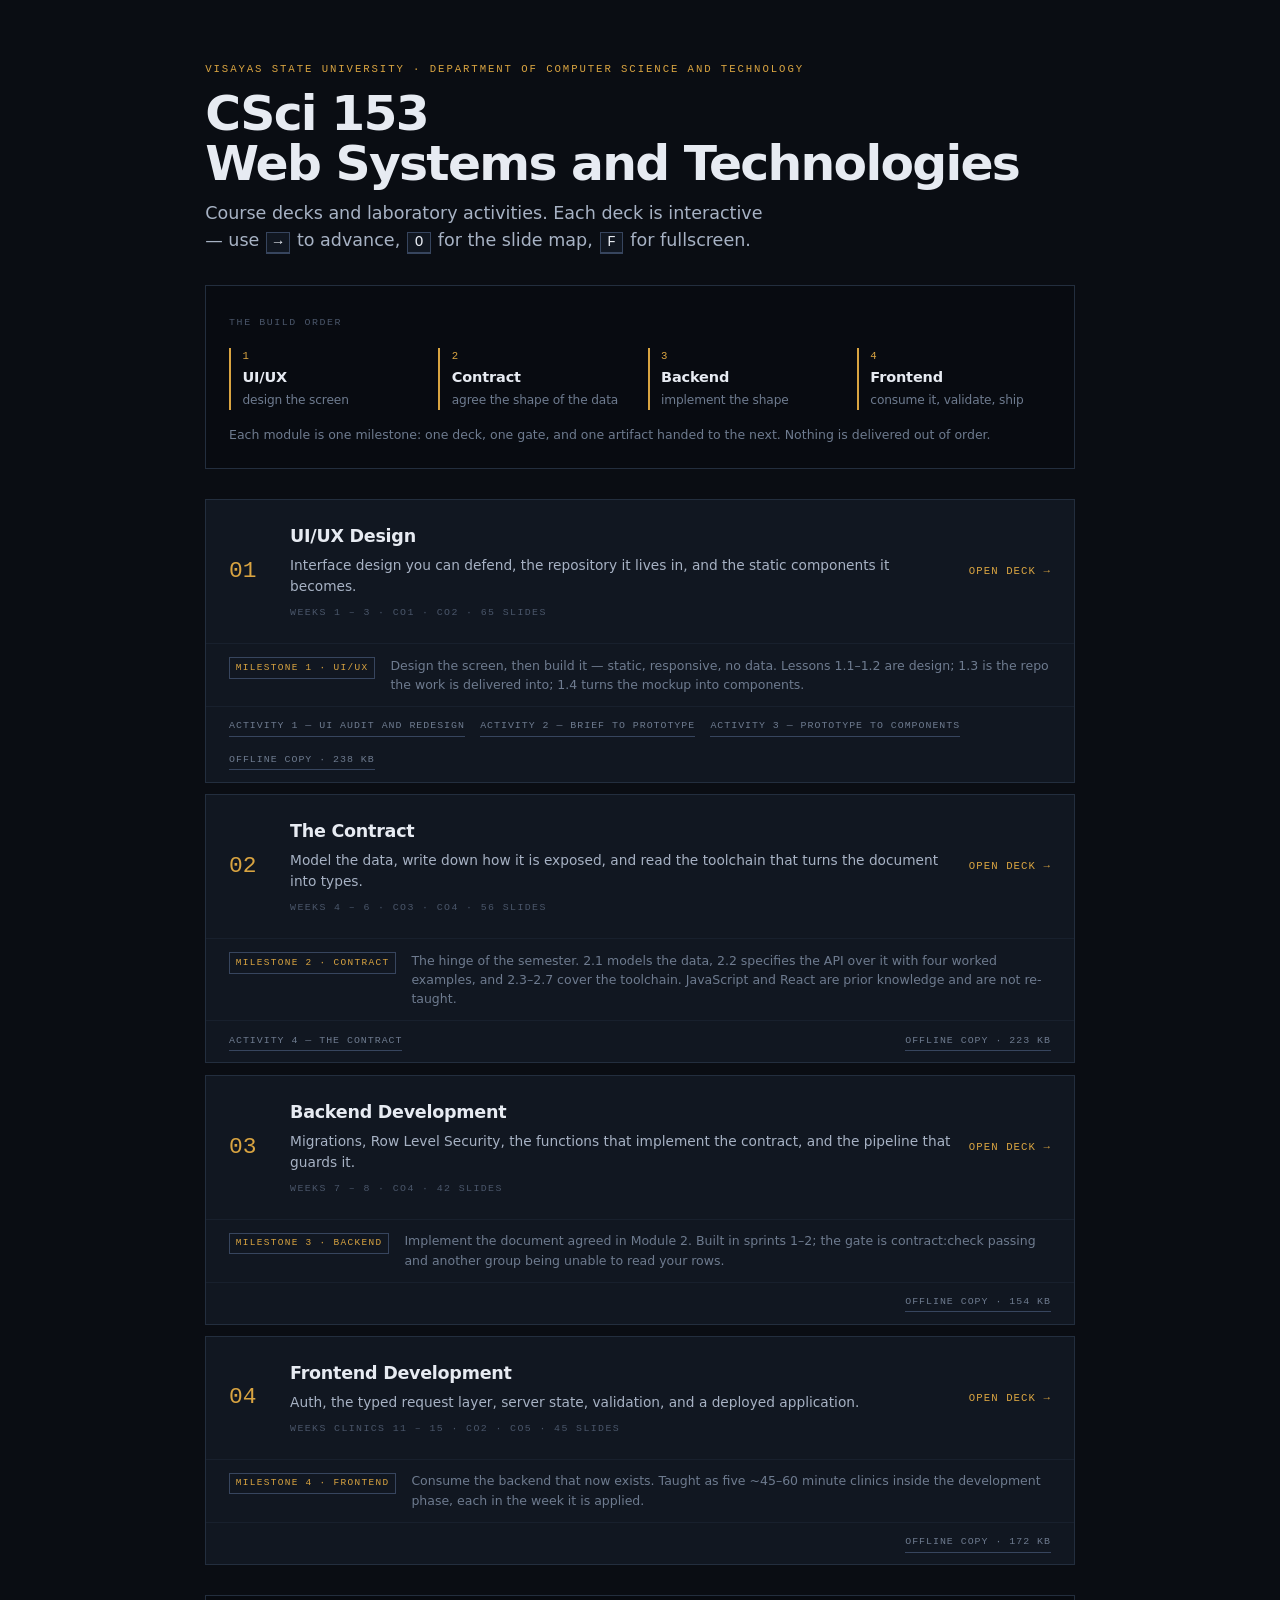
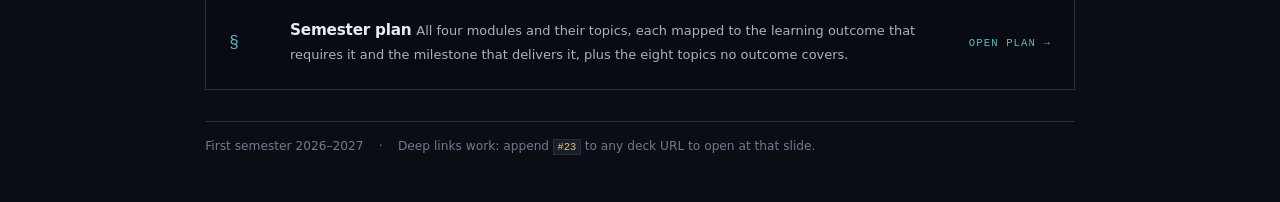
==== commit 2079cb6e: "feat(module-2): drop the JavaScript and React lessons, expand OpenAPI Module 2 is the Contract miles" ====
--- a/index.html
+++ b/index.html
@@ -170,16 +170,16 @@
           <span class="mod__n">02</span>
           <span class="mod__body">
             <span class="mod__t">The Contract</span>
-            <span class="mod__s">Model the data, write down how it is exposed, and read every tool that turns the document into types.</span>
-            <span class="mod__m">Weeks 4 – 6 · CO3 · CO4 · 67 slides</span>
-          </span>
-          <span class="mod__go">Open deck →</span>
-        </a>
-        <div class="mod__ms-row"><span class="mod__ms">Milestone 2 · Contract</span><p class="mod__d">The hinge of the semester. 2.1 models the data, 2.2 specifies the API over it, and 2.3–2.10 tour the stack that generates and consumes the result.</p></div>
+            <span class="mod__s">Model the data, write down how it is exposed, and read the toolchain that turns the document into types.</span>
+            <span class="mod__m">Weeks 4 – 6 · CO3 · CO4 · 56 slides</span>
+          </span>
+          <span class="mod__go">Open deck →</span>
+        </a>
+        <div class="mod__ms-row"><span class="mod__ms">Milestone 2 · Contract</span><p class="mod__d">The hinge of the semester. 2.1 models the data, 2.2 specifies the API over it with four worked examples, and 2.3–2.7 cover the toolchain. JavaScript and React are prior knowledge and are not re-taught.</p></div>
         <div class="mod__foot">
           <a class="lab" href="module-2/lab/activity-4-the-contract.md">Activity 4 — The Contract</a>
           <span class="spacer"></span>
-          <a class="lab" href="module-2/module-2.standalone.html" download>Offline copy · 236 KB</a>
+          <a class="lab" href="module-2/module-2.standalone.html" download>Offline copy · 223 KB</a>
         </div>
       </article>
       <article class="mod">
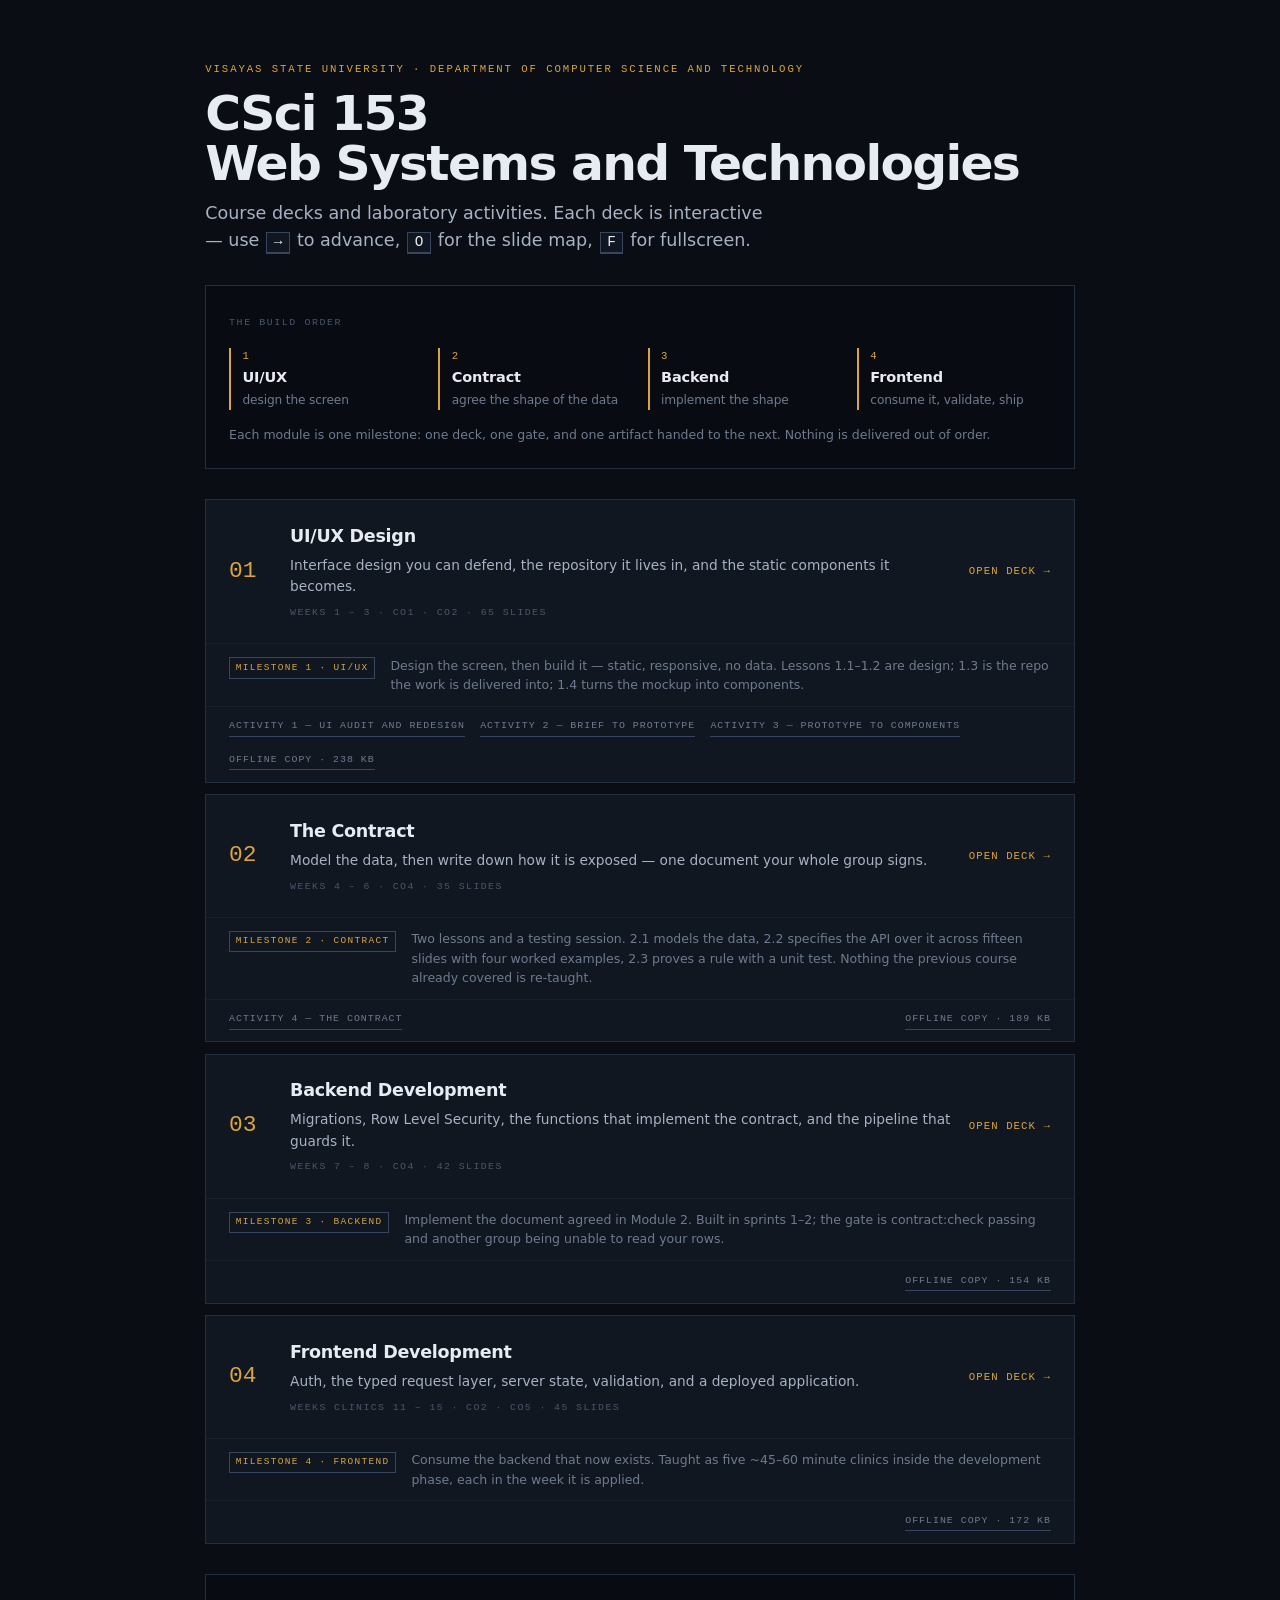
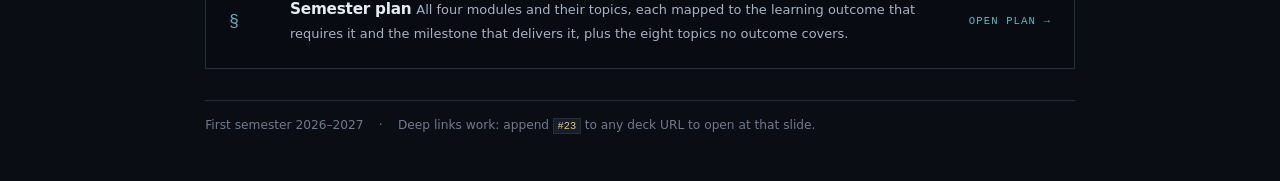
==== commit a2274d8c: "feat(module-2): cut the stack tour, leaving modelling and the contract Module 2 now lectures only wh" ====
--- a/index.html
+++ b/index.html
@@ -170,16 +170,16 @@
           <span class="mod__n">02</span>
           <span class="mod__body">
             <span class="mod__t">The Contract</span>
-            <span class="mod__s">Model the data, write down how it is exposed, and read the toolchain that turns the document into types.</span>
-            <span class="mod__m">Weeks 4 – 6 · CO3 · CO4 · 56 slides</span>
-          </span>
-          <span class="mod__go">Open deck →</span>
-        </a>
-        <div class="mod__ms-row"><span class="mod__ms">Milestone 2 · Contract</span><p class="mod__d">The hinge of the semester. 2.1 models the data, 2.2 specifies the API over it with four worked examples, and 2.3–2.7 cover the toolchain. JavaScript and React are prior knowledge and are not re-taught.</p></div>
+            <span class="mod__s">Model the data, then write down how it is exposed — one document your whole group signs.</span>
+            <span class="mod__m">Weeks 4 – 6 · CO4 · 35 slides</span>
+          </span>
+          <span class="mod__go">Open deck →</span>
+        </a>
+        <div class="mod__ms-row"><span class="mod__ms">Milestone 2 · Contract</span><p class="mod__d">Two lessons and a testing session. 2.1 models the data, 2.2 specifies the API over it across fifteen slides with four worked examples, 2.3 proves a rule with a unit test. Nothing the previous course already covered is re-taught.</p></div>
         <div class="mod__foot">
           <a class="lab" href="module-2/lab/activity-4-the-contract.md">Activity 4 — The Contract</a>
           <span class="spacer"></span>
-          <a class="lab" href="module-2/module-2.standalone.html" download>Offline copy · 223 KB</a>
+          <a class="lab" href="module-2/module-2.standalone.html" download>Offline copy · 189 KB</a>
         </div>
       </article>
       <article class="mod">
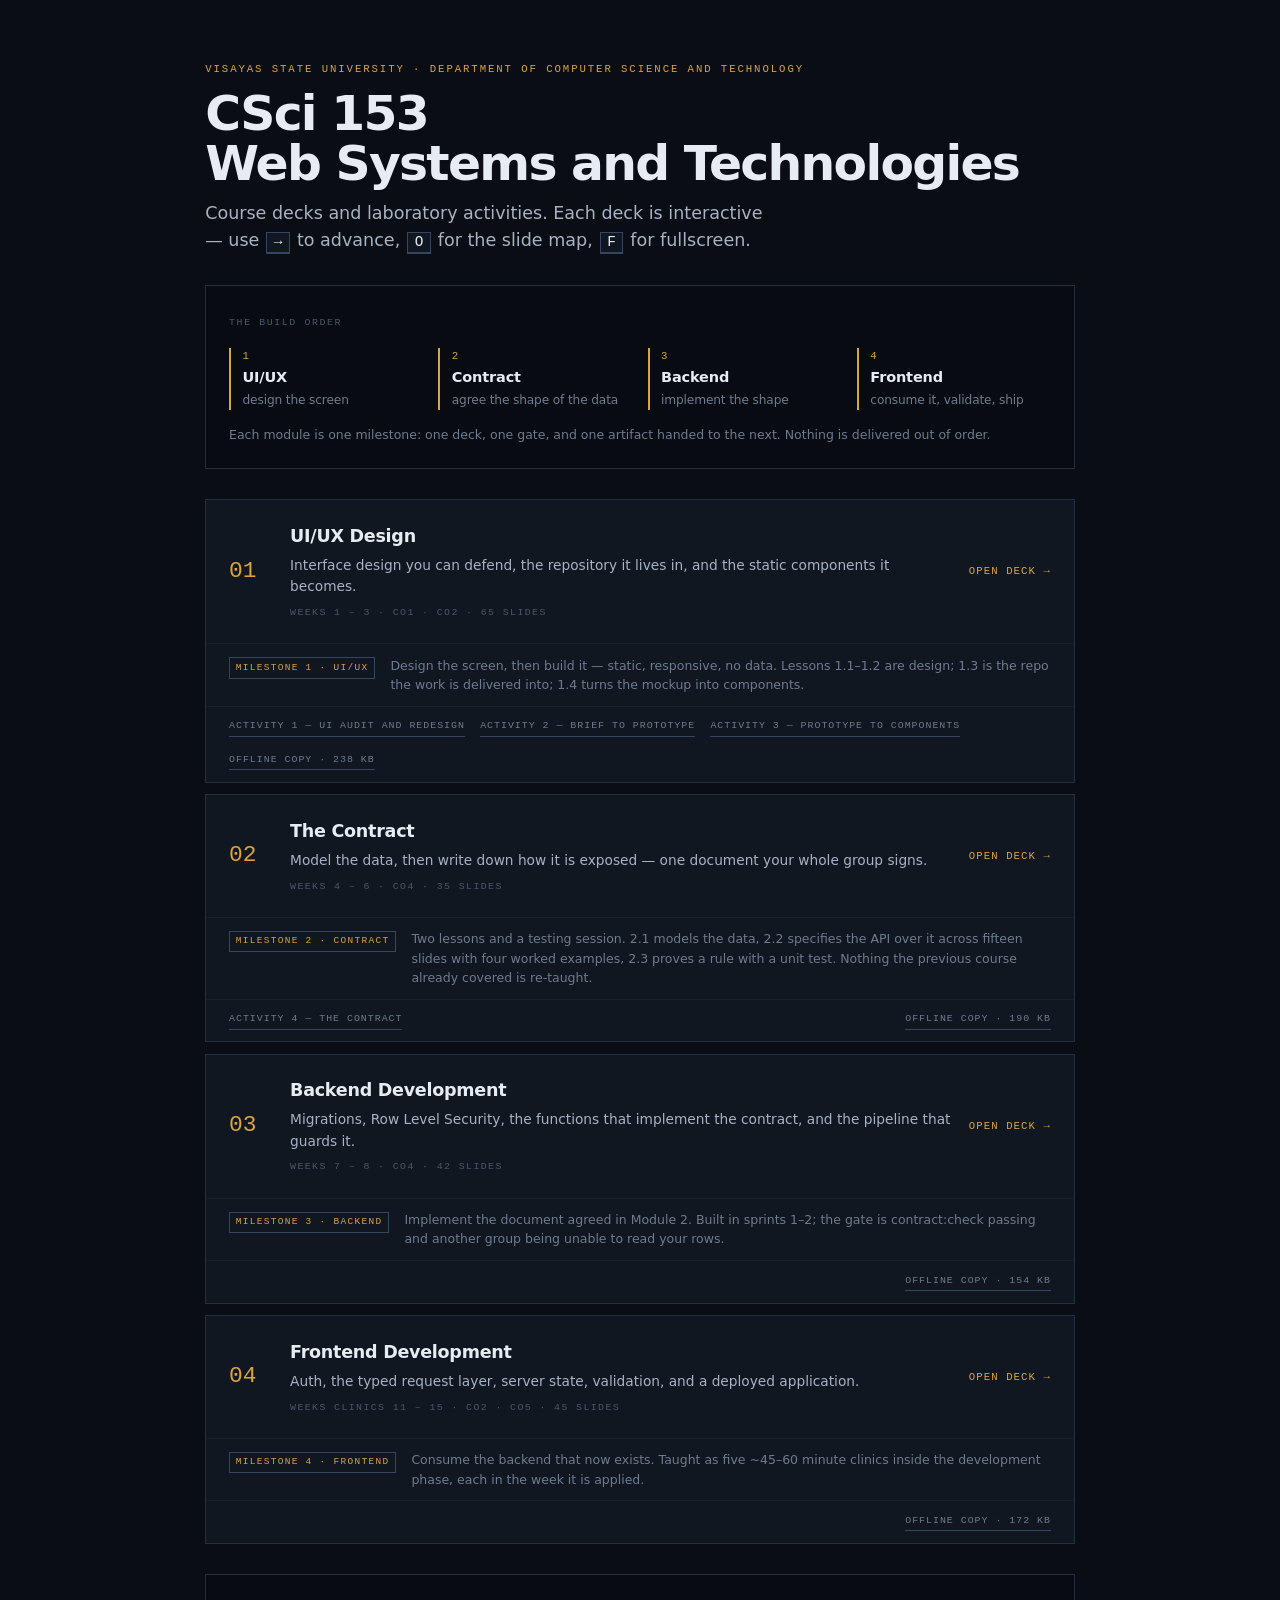
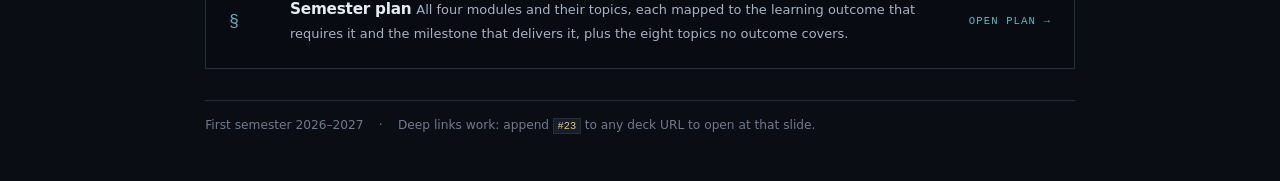
==== commit 9224ebd7: "fix(module-2): update the orientation and closing slides for the new scope The stack-tour cut left f" ====
--- a/index.html
+++ b/index.html
@@ -179,7 +179,7 @@
         <div class="mod__foot">
           <a class="lab" href="module-2/lab/activity-4-the-contract.md">Activity 4 — The Contract</a>
           <span class="spacer"></span>
-          <a class="lab" href="module-2/module-2.standalone.html" download>Offline copy · 189 KB</a>
+          <a class="lab" href="module-2/module-2.standalone.html" download>Offline copy · 190 KB</a>
         </div>
       </article>
       <article class="mod">
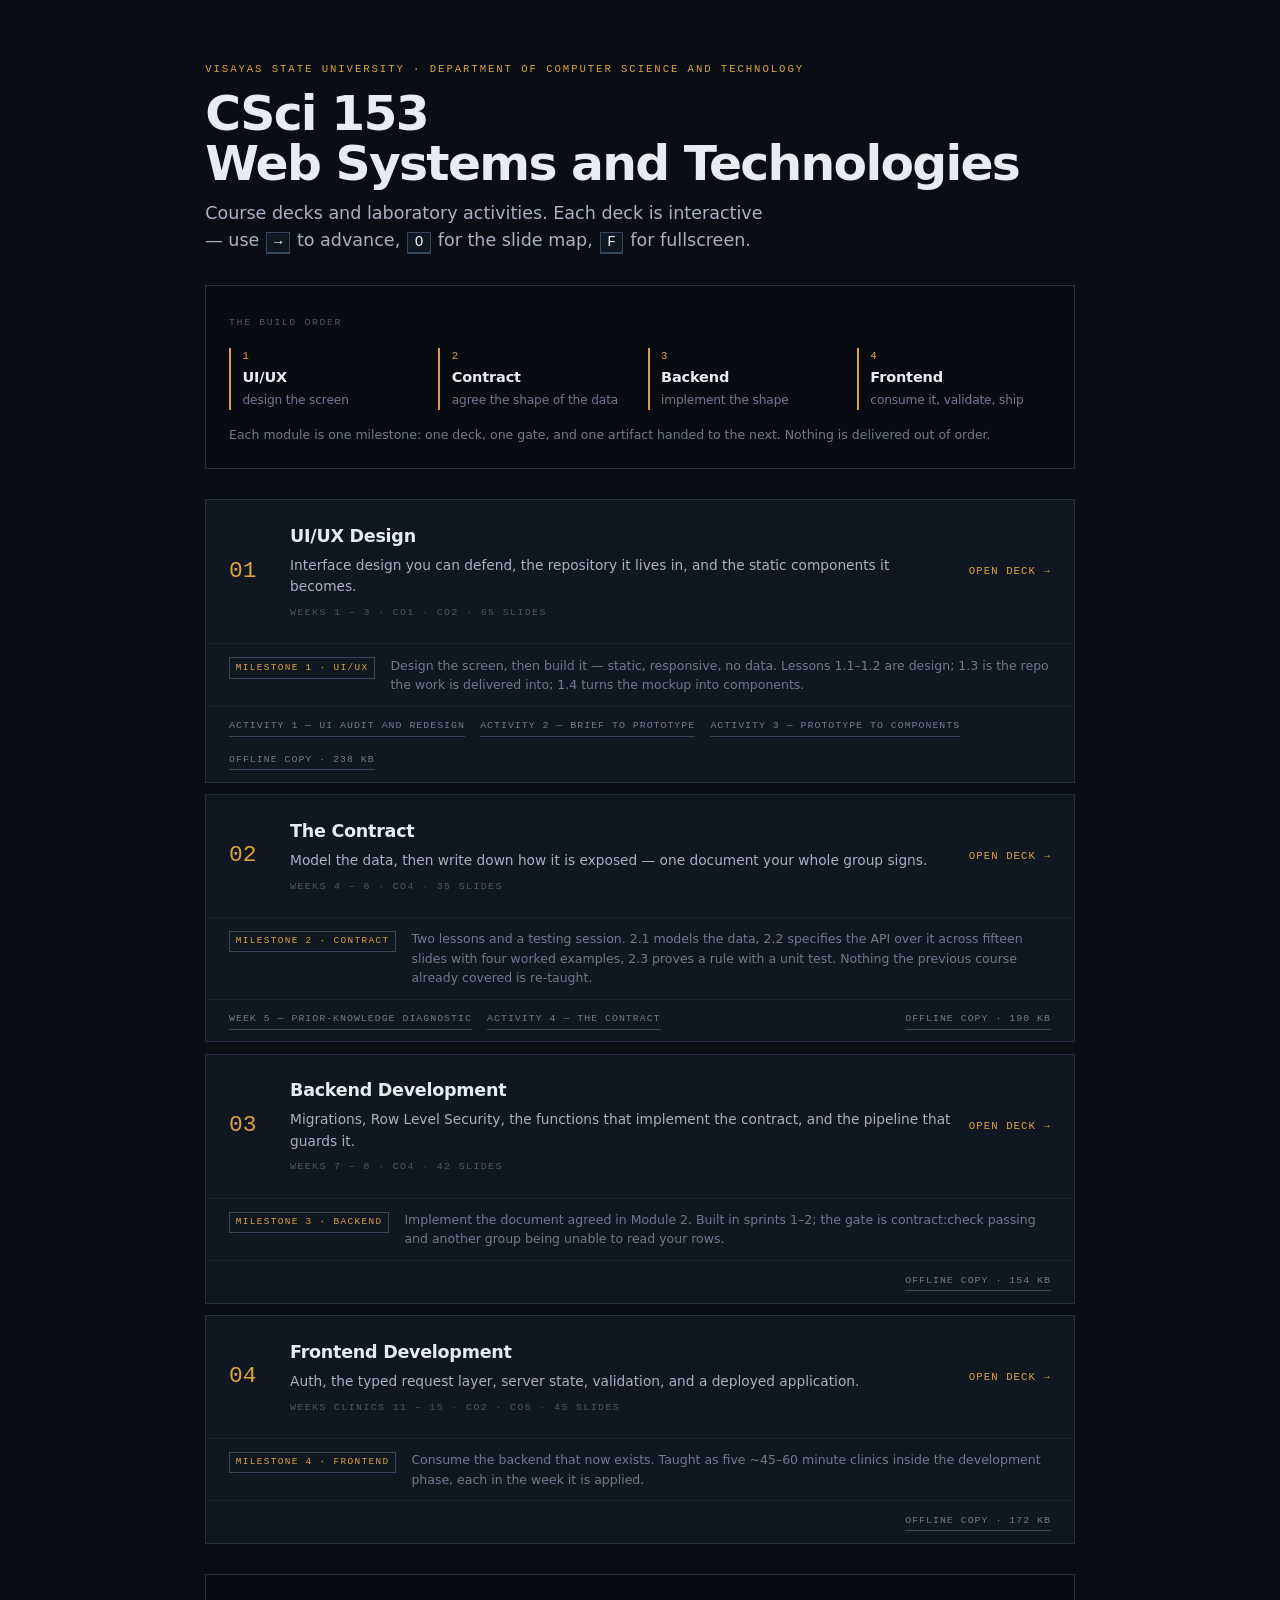
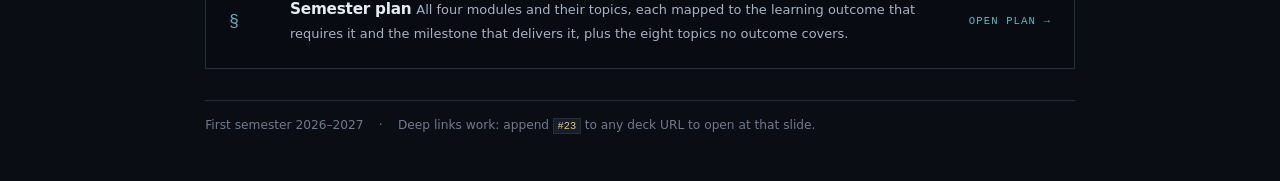
==== commit cdcd8574: "feat(module-2): write the week-5 prior-knowledge diagnostic Closes the OBE exposure the stack-tour c" ====
--- a/index.html
+++ b/index.html
@@ -177,7 +177,7 @@
         </a>
         <div class="mod__ms-row"><span class="mod__ms">Milestone 2 · Contract</span><p class="mod__d">Two lessons and a testing session. 2.1 models the data, 2.2 specifies the API over it across fifteen slides with four worked examples, 2.3 proves a rule with a unit test. Nothing the previous course already covered is re-taught.</p></div>
         <div class="mod__foot">
-          <a class="lab" href="module-2/lab/activity-4-the-contract.md">Activity 4 — The Contract</a>
+          <a class="lab" href="module-2/lab/week-5-prior-knowledge-diagnostic.md">Week 5 — Prior-knowledge diagnostic</a><a class="lab" href="module-2/lab/activity-4-the-contract.md">Activity 4 — The Contract</a>
           <span class="spacer"></span>
           <a class="lab" href="module-2/module-2.standalone.html" download>Offline copy · 190 KB</a>
         </div>
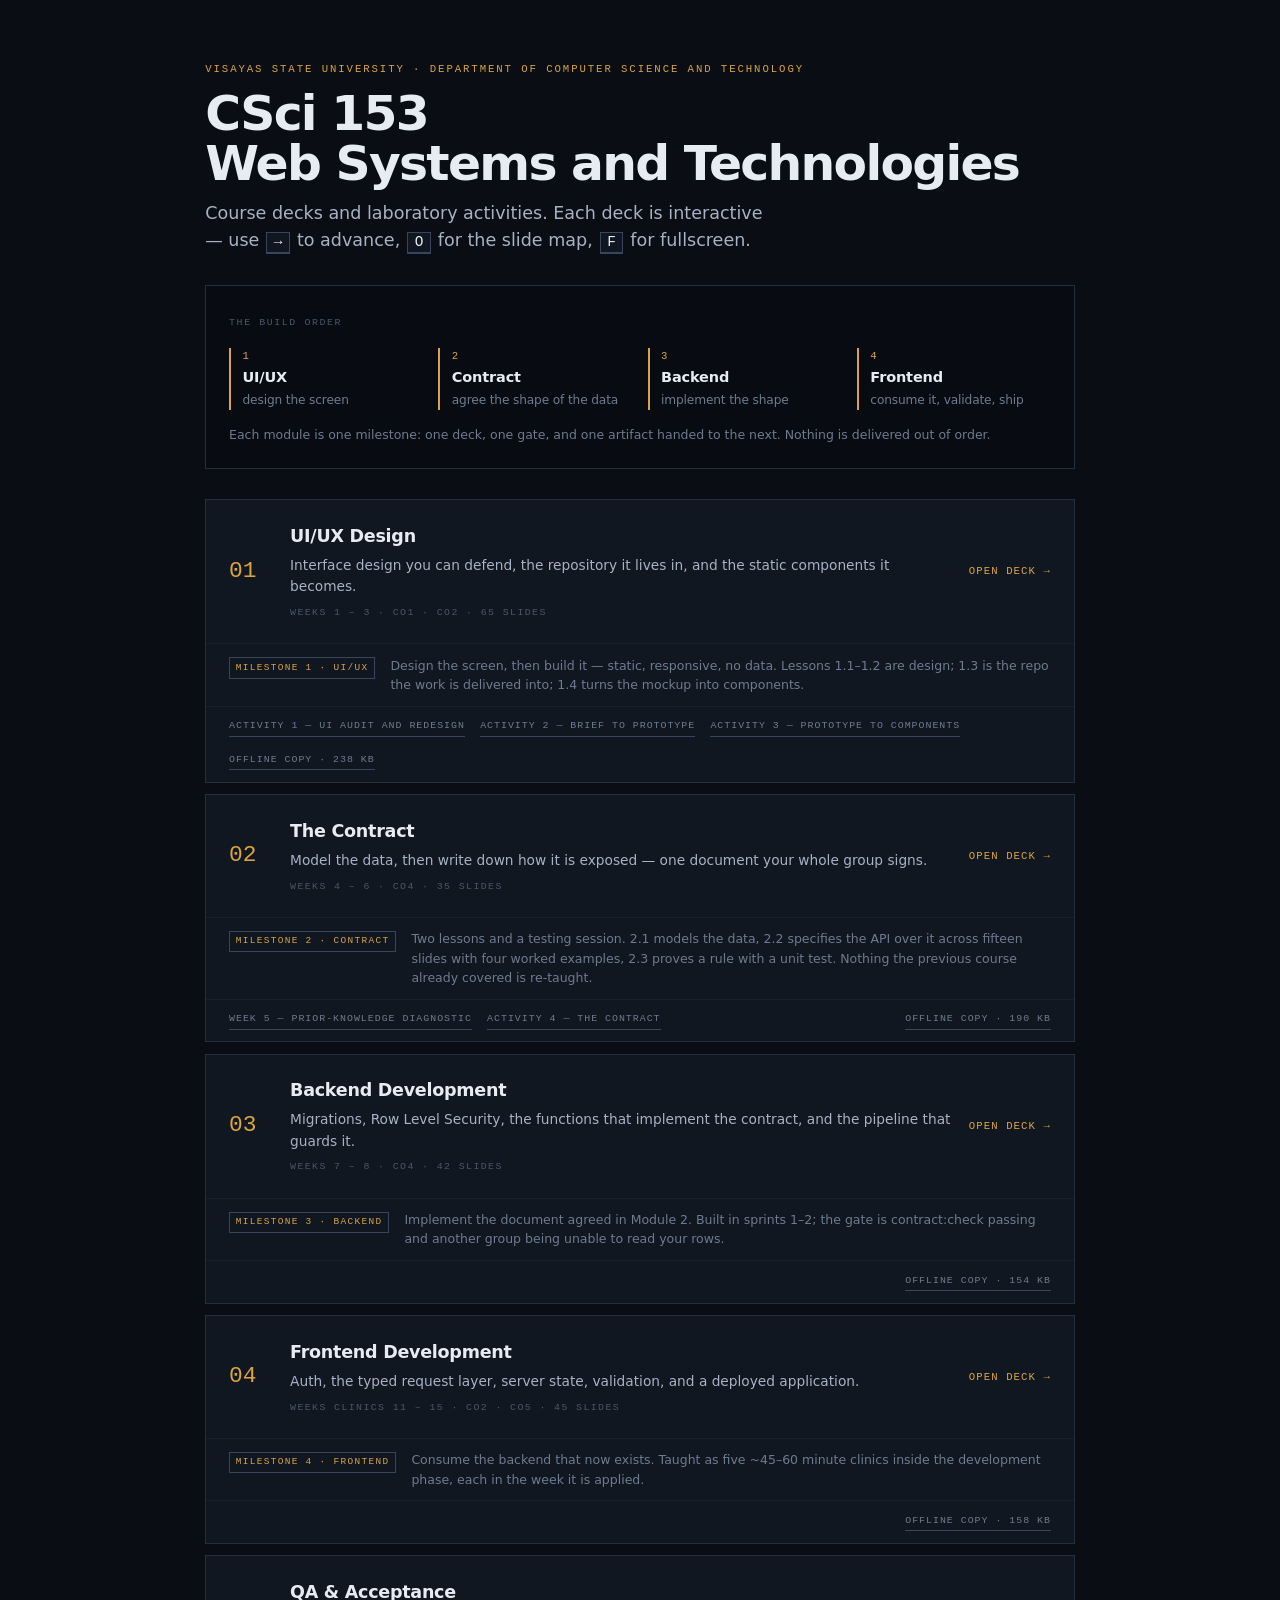
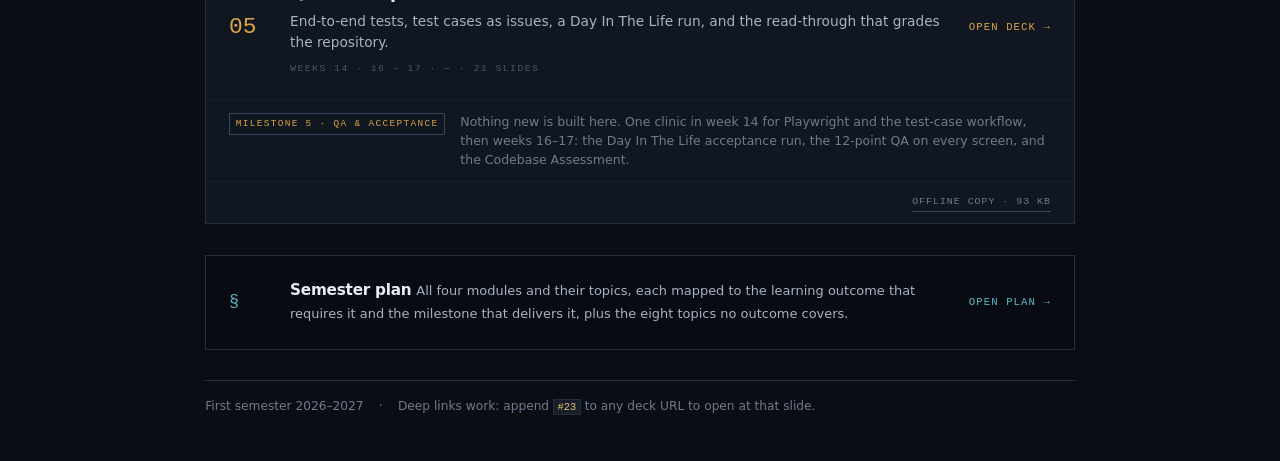
==== commit 3c4dc7bd: "feat(module-5): add the QA and Acceptance milestone A fifth milestone: UI/UX -> Contract -> Backend " ====
--- a/index.html
+++ b/index.html
@@ -213,7 +213,24 @@
         <div class="mod__foot">
           
           <span class="spacer"></span>
-          <a class="lab" href="module-4/module-4.standalone.html" download>Offline copy · 172 KB</a>
+          <a class="lab" href="module-4/module-4.standalone.html" download>Offline copy · 158 KB</a>
+        </div>
+      </article>
+      <article class="mod">
+        <a class="mod__main" href="module-5/index.html">
+          <span class="mod__n">05</span>
+          <span class="mod__body">
+            <span class="mod__t">QA &amp; Acceptance</span>
+            <span class="mod__s">End-to-end tests, test cases as issues, a Day In The Life run, and the read-through that grades the repository.</span>
+            <span class="mod__m">Weeks 14 · 16 – 17 · — · 21 slides</span>
+          </span>
+          <span class="mod__go">Open deck →</span>
+        </a>
+        <div class="mod__ms-row"><span class="mod__ms">Milestone 5 · QA &amp; Acceptance</span><p class="mod__d">Nothing new is built here. One clinic in week 14 for Playwright and the test-case workflow, then weeks 16–17: the Day In The Life acceptance run, the 12-point QA on every screen, and the Codebase Assessment.</p></div>
+        <div class="mod__foot">
+          
+          <span class="spacer"></span>
+          <a class="lab" href="module-5/module-5.standalone.html" download>Offline copy · 93 KB</a>
         </div>
       </article>
     </main>
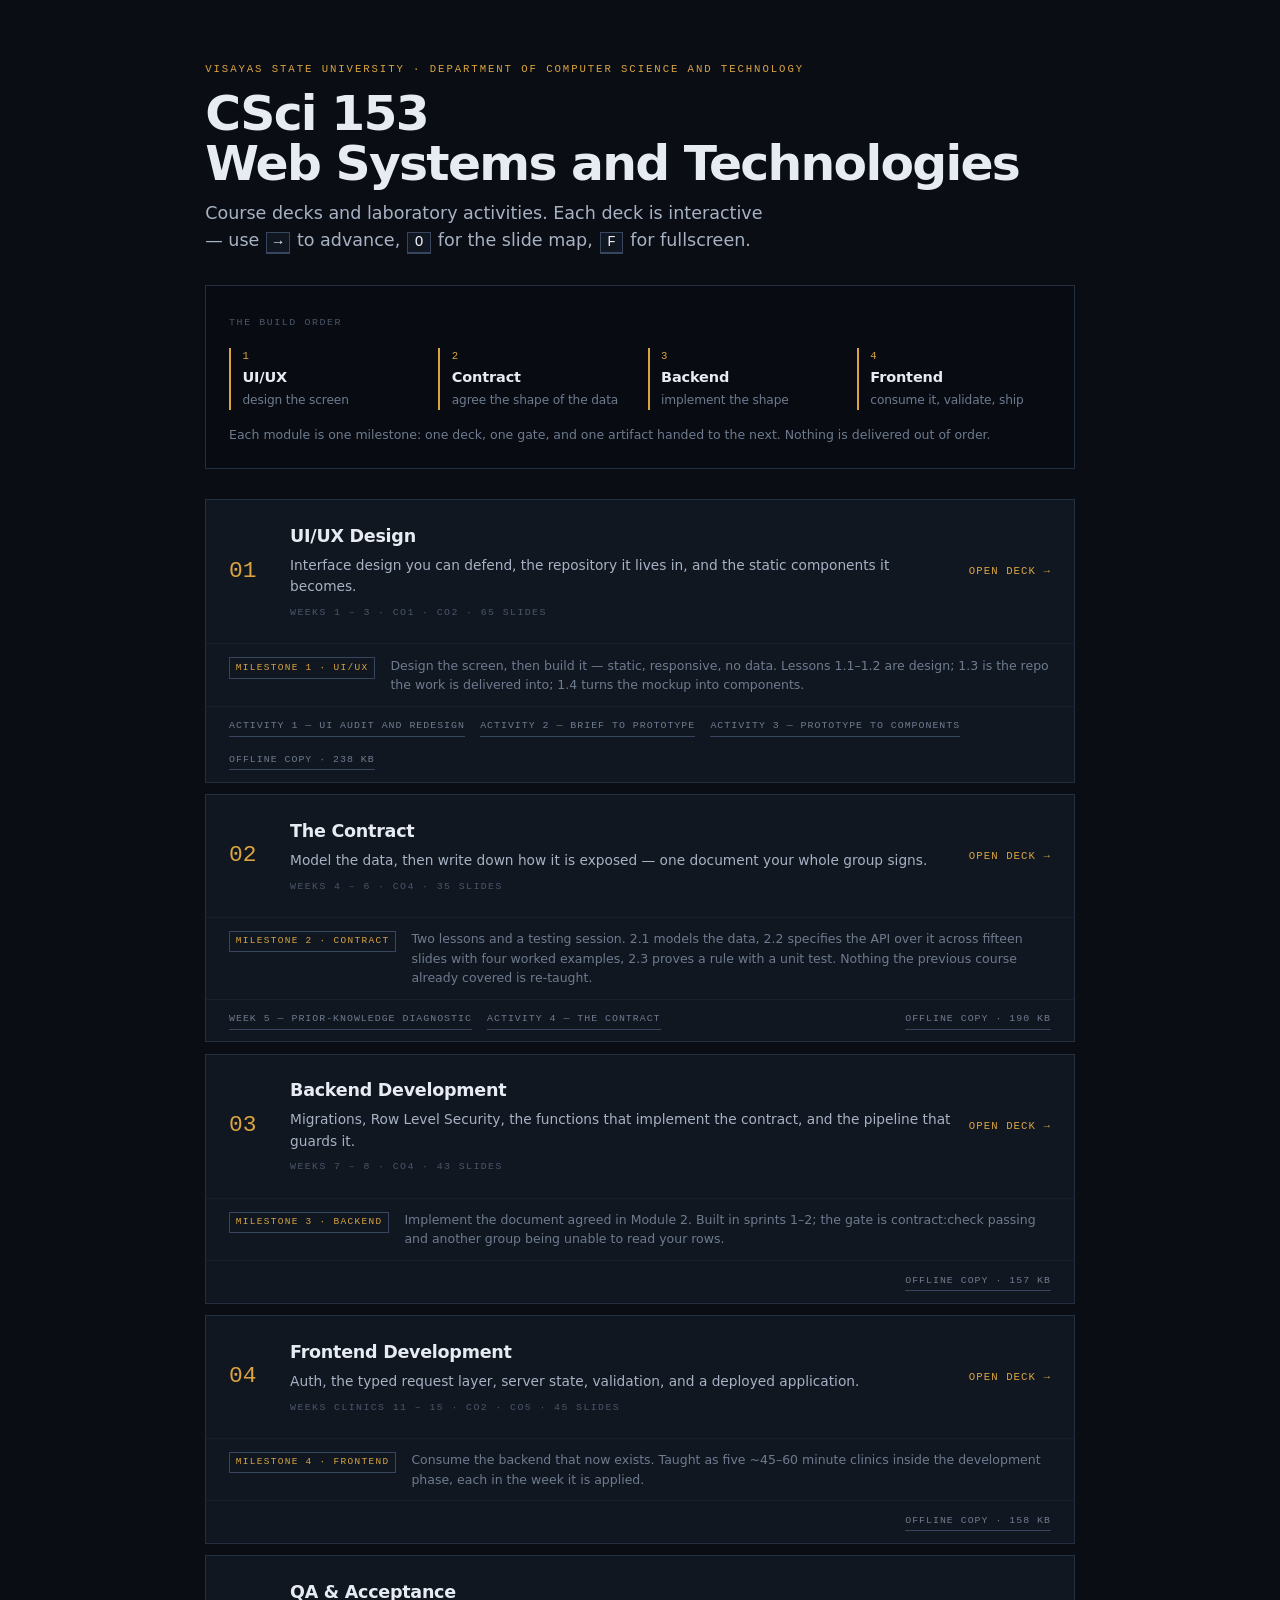
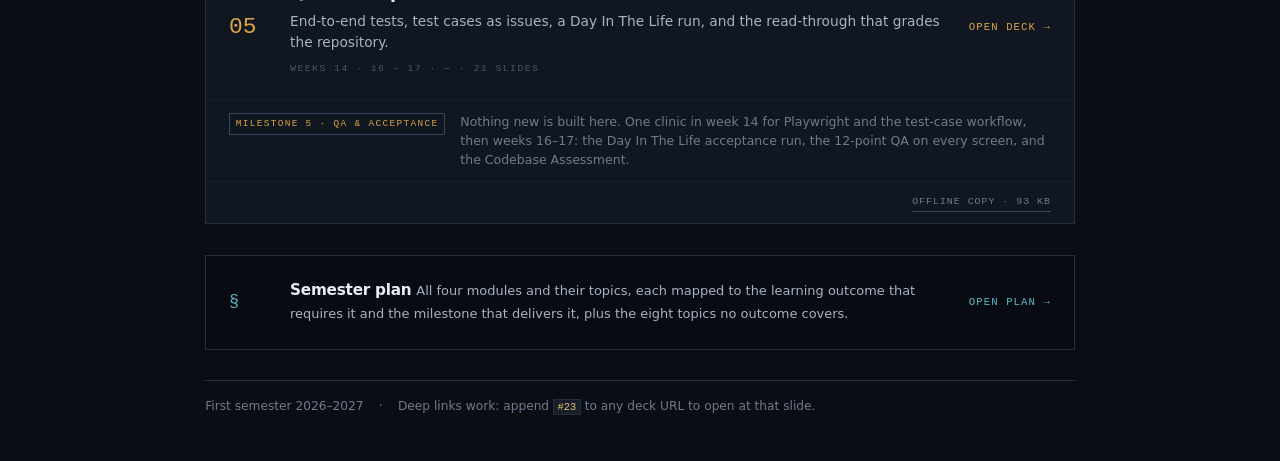
==== commit 2acd361d: "feat(module-3): rewrite the Edge Functions lesson for the app's one function Lesson 3.5 taught `supa" ====
--- a/index.html
+++ b/index.html
@@ -188,7 +188,7 @@
           <span class="mod__body">
             <span class="mod__t">Backend Development</span>
             <span class="mod__s">Migrations, Row Level Security, the functions that implement the contract, and the pipeline that guards it.</span>
-            <span class="mod__m">Weeks 7 – 8 · CO4 · 42 slides</span>
+            <span class="mod__m">Weeks 7 – 8 · CO4 · 43 slides</span>
           </span>
           <span class="mod__go">Open deck →</span>
         </a>
@@ -196,7 +196,7 @@
         <div class="mod__foot">
           
           <span class="spacer"></span>
-          <a class="lab" href="module-3/module-3.standalone.html" download>Offline copy · 154 KB</a>
+          <a class="lab" href="module-3/module-3.standalone.html" download>Offline copy · 157 KB</a>
         </div>
       </article>
       <article class="mod">
